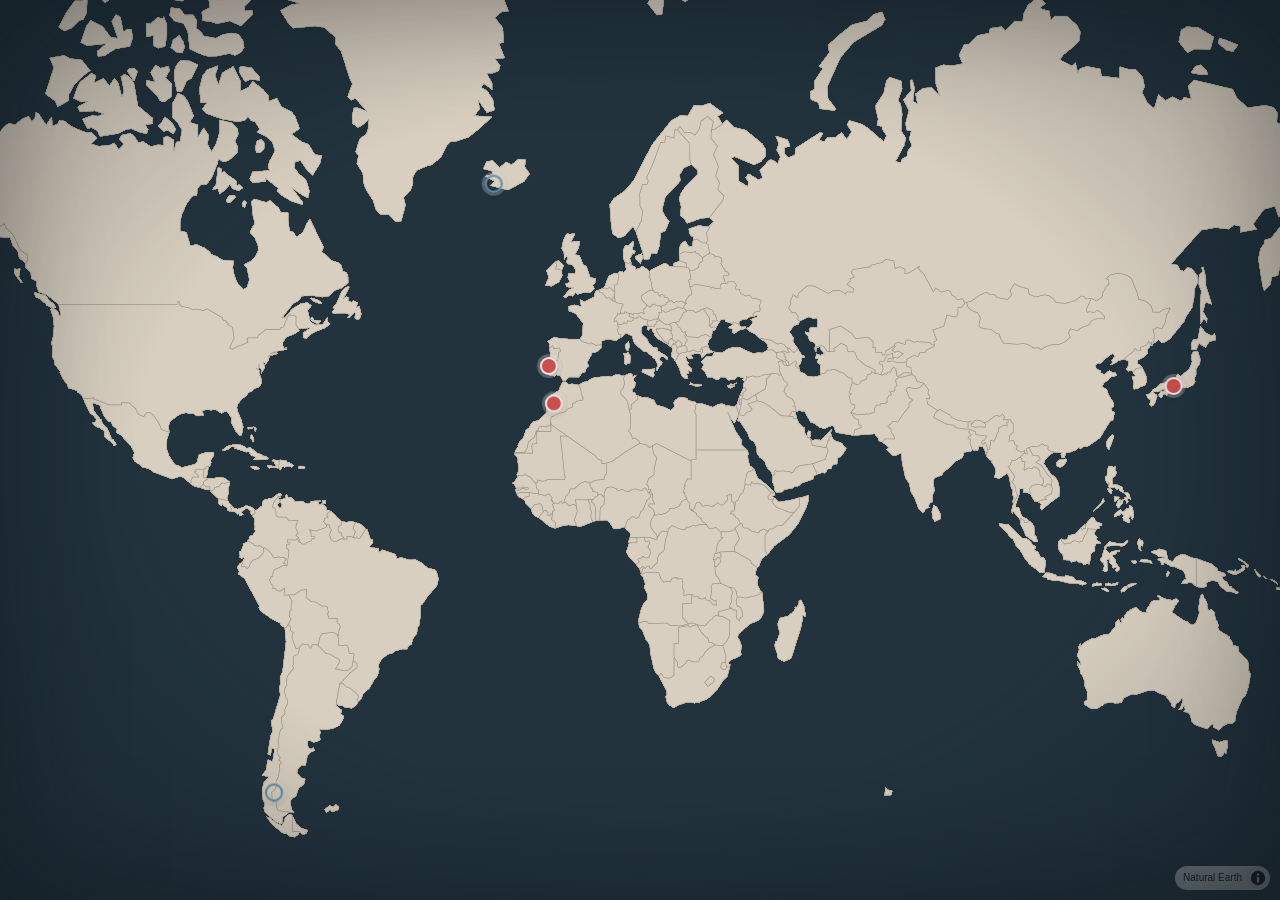
==== index.html @ 61f14fc2 "Build v0.1: ambient map + Ken Burns slideshow loop Static web app per CLAUDE.md scope — no build ste" ====
<!DOCTYPE html>
<html lang="en">
<head>
  <meta charset="utf-8" />
  <meta name="viewport" content="width=device-width, initial-scale=1" />
  <title>O-Frame</title>
  <link rel="icon" href="data:," />
  <link rel="stylesheet" href="vendor/maplibre-gl.css" />
  <link rel="stylesheet" href="css/style.css" />
</head>
<body>
  <div id="map"></div>
  <div id="vignette"></div>
  <div id="slideshow">
    <div class="slide" id="slide-a"><img alt="" /></div>
    <div class="slide" id="slide-b"><img alt="" /></div>
  </div>
  <div id="caption">
    <div class="trip-name"></div>
    <div class="trip-meta"></div>
  </div>
  <div id="toast"></div>

  <!-- Everything loads as plain scripts so file:// works with zero build step -->
  <script src="vendor/maplibre-gl.js"></script>
  <script src="js/config.js"></script>
  <script src="js/trips.js"></script>
  <script src="data/world-geo.js"></script>
  <script src="js/app.js"></script>
</body>
</html>
---- vendor/maplibre-gl.css ----
.maplibregl-map{font:12px/20px Helvetica Neue,Arial,Helvetica,sans-serif;overflow:hidden;position:relative;-webkit-tap-highlight-color:rgb(0 0 0/0)}.maplibregl-canvas{left:0;position:absolute;top:0}.maplibregl-map:fullscreen{height:100%;width:100%}.maplibregl-ctrl-group button.maplibregl-ctrl-compass{touch-action:none}.maplibregl-canvas-container.maplibregl-interactive,.maplibregl-ctrl-group button.maplibregl-ctrl-compass{cursor:grab;-webkit-user-select:none;-moz-user-select:none;user-select:none}.maplibregl-canvas-container.maplibregl-interactive.maplibregl-track-pointer{cursor:pointer}.maplibregl-canvas-container.maplibregl-interactive:active,.maplibregl-ctrl-group button.maplibregl-ctrl-compass:active{cursor:grabbing}.maplibregl-canvas-container.maplibregl-touch-zoom-rotate,.maplibregl-canvas-container.maplibregl-touch-zoom-rotate .maplibregl-canvas{touch-action:pan-x pan-y}.maplibregl-canvas-container.maplibregl-touch-drag-pan,.maplibregl-canvas-container.maplibregl-touch-drag-pan .maplibregl-canvas{touch-action:pinch-zoom}.maplibregl-canvas-container.maplibregl-touch-zoom-rotate.maplibregl-touch-drag-pan,.maplibregl-canvas-container.maplibregl-touch-zoom-rotate.maplibregl-touch-drag-pan .maplibregl-canvas{touch-action:none}.maplibregl-canvas-container.maplibregl-touch-drag-pan.maplibregl-cooperative-gestures,.maplibregl-canvas-container.maplibregl-touch-drag-pan.maplibregl-cooperative-gestures .maplibregl-canvas{touch-action:pan-x pan-y}.maplibregl-ctrl-bottom-left,.maplibregl-ctrl-bottom-right,.maplibregl-ctrl-top-left,.maplibregl-ctrl-top-right{pointer-events:none;position:absolute;z-index:2}.maplibregl-ctrl-top-left{left:0;top:0}.maplibregl-ctrl-top-right{right:0;top:0}.maplibregl-ctrl-bottom-left{bottom:0;left:0}.maplibregl-ctrl-bottom-right{bottom:0;right:0}.maplibregl-ctrl{clear:both;pointer-events:auto;transform:translate(0)}.maplibregl-ctrl-top-left .maplibregl-ctrl{float:left;margin:10px 0 0 10px}.maplibregl-ctrl-top-right .maplibregl-ctrl{float:right;margin:10px 10px 0 0}.maplibregl-ctrl-bottom-left .maplibregl-ctrl{float:left;margin:0 0 10px 10px}.maplibregl-ctrl-bottom-right .maplibregl-ctrl{float:right;margin:0 10px 10px 0}.maplibregl-ctrl-group{background:#fff;border-radius:4px}.maplibregl-ctrl-group:not(:empty){box-shadow:0 0 0 2px rgba(0,0,0,.1)}@media (forced-colors:active){.maplibregl-ctrl-group:not(:empty){box-shadow:0 0 0 2px ButtonText}}.maplibregl-ctrl-group button{background-color:transparent;border:0;box-sizing:border-box;cursor:pointer;display:block;height:29px;outline:none;padding:0;width:29px}.maplibregl-ctrl-group button+button{border-top:1px solid #ddd}.maplibregl-ctrl button .maplibregl-ctrl-icon{background-position:50%;background-repeat:no-repeat;display:block;height:100%;width:100%}@media (forced-colors:active){.maplibregl-ctrl-icon{background-color:transparent}.maplibregl-ctrl-group button+button{border-top:1px solid ButtonText}}.maplibregl-ctrl button::-moz-focus-inner{border:0;padding:0}.maplibregl-ctrl-attrib-button:focus,.maplibregl-ctrl-group button:focus{box-shadow:0 0 2px 2px #0096ff}.maplibregl-ctrl button:disabled{cursor:not-allowed}.maplibregl-ctrl button:disabled .maplibregl-ctrl-icon{opacity:.25}.maplibregl-ctrl button:not(:disabled):hover{background-color:rgb(0 0 0/5%)}.maplibregl-ctrl-group button:focus:focus-visible{box-shadow:0 0 2px 2px #0096ff}.maplibregl-ctrl-group button:focus:not(:focus-visible){box-shadow:none}.maplibregl-ctrl-group button:focus:first-child{border-radius:4px 4px 0 0}.maplibregl-ctrl-group button:focus:last-child{border-radius:0 0 4px 4px}.maplibregl-ctrl-group button:focus:only-child{border-radius:inherit}.maplibregl-ctrl button.maplibregl-ctrl-zoom-out .maplibregl-ctrl-icon{background-image:url("data:image/svg+xml;charset=utf-8,%3Csvg xmlns='http://www.w3.org/2000/svg' width='29' height='29' fill='%23333' viewBox='0 0 29 29'%3E%3Cpath d='M10 13c-.75 0-1.5.75-1.5 1.5S9.25 16 10 16h9c.75 0 1.5-.75 1.5-1.5S19.75 13 19 13z'/%3E%3C/svg%3E")}.maplibregl-ctrl button.maplibregl-ctrl-zoom-in .maplibregl-ctrl-icon{background-image:url("data:image/svg+xml;charset=utf-8,%3Csvg xmlns='http://www.w3.org/2000/svg' width='29' height='29' fill='%23333' viewBox='0 0 29 29'%3E%3Cpath d='M14.5 8.5c-.75 0-1.5.75-1.5 1.5v3h-3c-.75 0-1.5.75-1.5 1.5S9.25 16 10 16h3v3c0 .75.75 1.5 1.5 1.5S16 19.75 16 19v-3h3c.75 0 1.5-.75 1.5-1.5S19.75 13 19 13h-3v-3c0-.75-.75-1.5-1.5-1.5'/%3E%3C/svg%3E")}@media (forced-colors:active){.maplibregl-ctrl button.maplibregl-ctrl-zoom-out .maplibregl-ctrl-icon{background-image:url("data:image/svg+xml;charset=utf-8,%3Csvg xmlns='http://www.w3.org/2000/svg' width='29' height='29' fill='%23fff' viewBox='0 0 29 29'%3E%3Cpath d='M10 13c-.75 0-1.5.75-1.5 1.5S9.25 16 10 16h9c.75 0 1.5-.75 1.5-1.5S19.75 13 19 13z'/%3E%3C/svg%3E")}.maplibregl-ctrl button.maplibregl-ctrl-zoom-in .maplibregl-ctrl-icon{background-image:url("data:image/svg+xml;charset=utf-8,%3Csvg xmlns='http://www.w3.org/2000/svg' width='29' height='29' fill='%23fff' viewBox='0 0 29 29'%3E%3Cpath d='M14.5 8.5c-.75 0-1.5.75-1.5 1.5v3h-3c-.75 0-1.5.75-1.5 1.5S9.25 16 10 16h3v3c0 .75.75 1.5 1.5 1.5S16 19.75 16 19v-3h3c.75 0 1.5-.75 1.5-1.5S19.75 13 19 13h-3v-3c0-.75-.75-1.5-1.5-1.5'/%3E%3C/svg%3E")}}@media (forced-colors:active) and (prefers-color-scheme:light){.maplibregl-ctrl button.maplibregl-ctrl-zoom-out .maplibregl-ctrl-icon{background-image:url("data:image/svg+xml;charset=utf-8,%3Csvg xmlns='http://www.w3.org/2000/svg' width='29' height='29' viewBox='0 0 29 29'%3E%3Cpath d='M10 13c-.75 0-1.5.75-1.5 1.5S9.25 16 10 16h9c.75 0 1.5-.75 1.5-1.5S19.75 13 19 13z'/%3E%3C/svg%3E")}.maplibregl-ctrl button.maplibregl-ctrl-zoom-in .maplibregl-ctrl-icon{background-image:url("data:image/svg+xml;charset=utf-8,%3Csvg xmlns='http://www.w3.org/2000/svg' width='29' height='29' viewBox='0 0 29 29'%3E%3Cpath d='M14.5 8.5c-.75 0-1.5.75-1.5 1.5v3h-3c-.75 0-1.5.75-1.5 1.5S9.25 16 10 16h3v3c0 .75.75 1.5 1.5 1.5S16 19.75 16 19v-3h3c.75 0 1.5-.75 1.5-1.5S19.75 13 19 13h-3v-3c0-.75-.75-1.5-1.5-1.5'/%3E%3C/svg%3E")}}.maplibregl-ctrl button.maplibregl-ctrl-fullscreen .maplibregl-ctrl-icon{background-image:url("data:image/svg+xml;charset=utf-8,%3Csvg xmlns='http://www.w3.org/2000/svg' width='29' height='29' fill='%23333' viewBox='0 0 29 29'%3E%3Cpath d='M24 16v5.5c0 1.75-.75 2.5-2.5 2.5H16v-1l3-1.5-4-5.5 1-1 5.5 4 1.5-3zM6 16l1.5 3 5.5-4 1 1-4 5.5 3 1.5v1H7.5C5.75 24 5 23.25 5 21.5V16zm7-11v1l-3 1.5 4 5.5-1 1-5.5-4L6 13H5V7.5C5 5.75 5.75 5 7.5 5zm11 2.5c0-1.75-.75-2.5-2.5-2.5H16v1l3 1.5-4 5.5 1 1 5.5-4 1.5 3h1z'/%3E%3C/svg%3E")}.maplibregl-ctrl button.maplibregl-ctrl-shrink .maplibregl-ctrl-icon{background-image:url("data:image/svg+xml;charset=utf-8,%3Csvg xmlns='http://www.w3.org/2000/svg' width='29' height='29' viewBox='0 0 29 29'%3E%3Cpath d='M18.5 16c-1.75 0-2.5.75-2.5 2.5V24h1l1.5-3 5.5 4 1-1-4-5.5 3-1.5v-1zM13 18.5c0-1.75-.75-2.5-2.5-2.5H5v1l3 1.5L4 24l1 1 5.5-4 1.5 3h1zm3-8c0 1.75.75 2.5 2.5 2.5H24v-1l-3-1.5L25 5l-1-1-5.5 4L17 5h-1zM10.5 13c1.75 0 2.5-.75 2.5-2.5V5h-1l-1.5 3L5 4 4 5l4 5.5L5 12v1z'/%3E%3C/svg%3E")}@media (forced-colors:active){.maplibregl-ctrl button.maplibregl-ctrl-fullscreen .maplibregl-ctrl-icon{background-image:url("data:image/svg+xml;charset=utf-8,%3Csvg xmlns='http://www.w3.org/2000/svg' width='29' height='29' fill='%23fff' viewBox='0 0 29 29'%3E%3Cpath d='M24 16v5.5c0 1.75-.75 2.5-2.5 2.5H16v-1l3-1.5-4-5.5 1-1 5.5 4 1.5-3zM6 16l1.5 3 5.5-4 1 1-4 5.5 3 1.5v1H7.5C5.75 24 5 23.25 5 21.5V16zm7-11v1l-3 1.5 4 5.5-1 1-5.5-4L6 13H5V7.5C5 5.75 5.75 5 7.5 5zm11 2.5c0-1.75-.75-2.5-2.5-2.5H16v1l3 1.5-4 5.5 1 1 5.5-4 1.5 3h1z'/%3E%3C/svg%3E")}.maplibregl-ctrl button.maplibregl-ctrl-shrink .maplibregl-ctrl-icon{background-image:url("data:image/svg+xml;charset=utf-8,%3Csvg xmlns='http://www.w3.org/2000/svg' width='29' height='29' fill='%23fff' viewBox='0 0 29 29'%3E%3Cpath d='M18.5 16c-1.75 0-2.5.75-2.5 2.5V24h1l1.5-3 5.5 4 1-1-4-5.5 3-1.5v-1zM13 18.5c0-1.75-.75-2.5-2.5-2.5H5v1l3 1.5L4 24l1 1 5.5-4 1.5 3h1zm3-8c0 1.75.75 2.5 2.5 2.5H24v-1l-3-1.5L25 5l-1-1-5.5 4L17 5h-1zM10.5 13c1.75 0 2.5-.75 2.5-2.5V5h-1l-1.5 3L5 4 4 5l4 5.5L5 12v1z'/%3E%3C/svg%3E")}}@media (forced-colors:active) and (prefers-color-scheme:light){.maplibregl-ctrl button.maplibregl-ctrl-fullscreen .maplibregl-ctrl-icon{background-image:url("data:image/svg+xml;charset=utf-8,%3Csvg xmlns='http://www.w3.org/2000/svg' width='29' height='29' viewBox='0 0 29 29'%3E%3Cpath d='M24 16v5.5c0 1.75-.75 2.5-2.5 2.5H16v-1l3-1.5-4-5.5 1-1 5.5 4 1.5-3zM6 16l1.5 3 5.5-4 1 1-4 5.5 3 1.5v1H7.5C5.75 24 5 23.25 5 21.5V16zm7-11v1l-3 1.5 4 5.5-1 1-5.5-4L6 13H5V7.5C5 5.75 5.75 5 7.5 5zm11 2.5c0-1.75-.75-2.5-2.5-2.5H16v1l3 1.5-4 5.5 1 1 5.5-4 1.5 3h1z'/%3E%3C/svg%3E")}.maplibregl-ctrl button.maplibregl-ctrl-shrink .maplibregl-ctrl-icon{background-image:url("data:image/svg+xml;charset=utf-8,%3Csvg xmlns='http://www.w3.org/2000/svg' width='29' height='29' viewBox='0 0 29 29'%3E%3Cpath d='M18.5 16c-1.75 0-2.5.75-2.5 2.5V24h1l1.5-3 5.5 4 1-1-4-5.5 3-1.5v-1zM13 18.5c0-1.75-.75-2.5-2.5-2.5H5v1l3 1.5L4 24l1 1 5.5-4 1.5 3h1zm3-8c0 1.75.75 2.5 2.5 2.5H24v-1l-3-1.5L25 5l-1-1-5.5 4L17 5h-1zM10.5 13c1.75 0 2.5-.75 2.5-2.5V5h-1l-1.5 3L5 4 4 5l4 5.5L5 12v1z'/%3E%3C/svg%3E")}}.maplibregl-ctrl button.maplibregl-ctrl-compass .maplibregl-ctrl-icon{background-image:url("data:image/svg+xml;charset=utf-8,%3Csvg xmlns='http://www.w3.org/2000/svg' width='29' height='29' fill='%23333' viewBox='0 0 29 29'%3E%3Cpath d='m10.5 14 4-8 4 8z'/%3E%3Cpath fill='%23ccc' d='m10.5 16 4 8 4-8z'/%3E%3C/svg%3E")}@media (forced-colors:active){.maplibregl-ctrl button.maplibregl-ctrl-compass .maplibregl-ctrl-icon{background-image:url("data:image/svg+xml;charset=utf-8,%3Csvg xmlns='http://www.w3.org/2000/svg' width='29' height='29' fill='%23fff' viewBox='0 0 29 29'%3E%3Cpath d='m10.5 14 4-8 4 8z'/%3E%3Cpath fill='%23ccc' d='m10.5 16 4 8 4-8z'/%3E%3C/svg%3E")}}@media (forced-colors:active) and (prefers-color-scheme:light){.maplibregl-ctrl button.maplibregl-ctrl-compass .maplibregl-ctrl-icon{background-image:url("data:image/svg+xml;charset=utf-8,%3Csvg xmlns='http://www.w3.org/2000/svg' width='29' height='29' viewBox='0 0 29 29'%3E%3Cpath d='m10.5 14 4-8 4 8z'/%3E%3Cpath fill='%23ccc' d='m10.5 16 4 8 4-8z'/%3E%3C/svg%3E")}}.maplibregl-ctrl button.maplibregl-ctrl-terrain .maplibregl-ctrl-icon{background-image:url("data:image/svg+xml;charset=utf-8,%3Csvg xmlns='http://www.w3.org/2000/svg' width='22' height='22' fill='%23333' viewBox='0 0 22 22'%3E%3Cpath d='m1.754 13.406 4.453-4.851 3.09 3.09 3.281 3.277.969-.969-3.309-3.312 3.844-4.121 6.148 6.886h1.082v-.855l-7.207-8.07-4.84 5.187L6.169 6.57l-5.48 5.965v.871ZM.688 16.844h20.625v1.375H.688Zm0 0'/%3E%3C/svg%3E")}.maplibregl-ctrl button.maplibregl-ctrl-terrain-enabled .maplibregl-ctrl-icon{background-image:url("data:image/svg+xml;charset=utf-8,%3Csvg xmlns='http://www.w3.org/2000/svg' width='22' height='22' fill='%2333b5e5' viewBox='0 0 22 22'%3E%3Cpath d='m1.754 13.406 4.453-4.851 3.09 3.09 3.281 3.277.969-.969-3.309-3.312 3.844-4.121 6.148 6.886h1.082v-.855l-7.207-8.07-4.84 5.187L6.169 6.57l-5.48 5.965v.871ZM.688 16.844h20.625v1.375H.688Zm0 0'/%3E%3C/svg%3E")}.maplibregl-ctrl button.maplibregl-ctrl-geolocate .maplibregl-ctrl-icon{background-image:url("data:image/svg+xml;charset=utf-8,%3Csvg xmlns='http://www.w3.org/2000/svg' width='29' height='29' fill='%23333' viewBox='0 0 20 20'%3E%3Cpath d='M10 4C9 4 9 5 9 5v.1A5 5 0 0 0 5.1 9H5s-1 0-1 1 1 1 1 1h.1A5 5 0 0 0 9 14.9v.1s0 1 1 1 1-1 1-1v-.1a5 5 0 0 0 3.9-3.9h.1s1 0 1-1-1-1-1-1h-.1A5 5 0 0 0 11 5.1V5s0-1-1-1m0 2.5a3.5 3.5 0 1 1 0 7 3.5 3.5 0 1 1 0-7'/%3E%3Ccircle cx='10' cy='10' r='2'/%3E%3C/svg%3E")}.maplibregl-ctrl button.maplibregl-ctrl-geolocate:disabled .maplibregl-ctrl-icon{background-image:url("data:image/svg+xml;charset=utf-8,%3Csvg xmlns='http://www.w3.org/2000/svg' width='29' height='29' fill='%23aaa' viewBox='0 0 20 20'%3E%3Cpath d='M10 4C9 4 9 5 9 5v.1A5 5 0 0 0 5.1 9H5s-1 0-1 1 1 1 1 1h.1A5 5 0 0 0 9 14.9v.1s0 1 1 1 1-1 1-1v-.1a5 5 0 0 0 3.9-3.9h.1s1 0 1-1-1-1-1-1h-.1A5 5 0 0 0 11 5.1V5s0-1-1-1m0 2.5a3.5 3.5 0 1 1 0 7 3.5 3.5 0 1 1 0-7'/%3E%3Ccircle cx='10' cy='10' r='2'/%3E%3Cpath fill='red' d='m14 5 1 1-9 9-1-1z'/%3E%3C/svg%3E")}.maplibregl-ctrl button.maplibregl-ctrl-geolocate.maplibregl-ctrl-geolocate-active .maplibregl-ctrl-icon{background-image:url("data:image/svg+xml;charset=utf-8,%3Csvg xmlns='http://www.w3.org/2000/svg' width='29' height='29' fill='%2333b5e5' viewBox='0 0 20 20'%3E%3Cpath d='M10 4C9 4 9 5 9 5v.1A5 5 0 0 0 5.1 9H5s-1 0-1 1 1 1 1 1h.1A5 5 0 0 0 9 14.9v.1s0 1 1 1 1-1 1-1v-.1a5 5 0 0 0 3.9-3.9h.1s1 0 1-1-1-1-1-1h-.1A5 5 0 0 0 11 5.1V5s0-1-1-1m0 2.5a3.5 3.5 0 1 1 0 7 3.5 3.5 0 1 1 0-7'/%3E%3Ccircle cx='10' cy='10' r='2'/%3E%3C/svg%3E")}.maplibregl-ctrl button.maplibregl-ctrl-geolocate.maplibregl-ctrl-geolocate-active-error .maplibregl-ctrl-icon{background-image:url("data:image/svg+xml;charset=utf-8,%3Csvg xmlns='http://www.w3.org/2000/svg' width='29' height='29' fill='%23e58978' viewBox='0 0 20 20'%3E%3Cpath d='M10 4C9 4 9 5 9 5v.1A5 5 0 0 0 5.1 9H5s-1 0-1 1 1 1 1 1h.1A5 5 0 0 0 9 14.9v.1s0 1 1 1 1-1 1-1v-.1a5 5 0 0 0 3.9-3.9h.1s1 0 1-1-1-1-1-1h-.1A5 5 0 0 0 11 5.1V5s0-1-1-1m0 2.5a3.5 3.5 0 1 1 0 7 3.5 3.5 0 1 1 0-7'/%3E%3Ccircle cx='10' cy='10' r='2'/%3E%3C/svg%3E")}.maplibregl-ctrl button.maplibregl-ctrl-geolocate.maplibregl-ctrl-geolocate-background .maplibregl-ctrl-icon{background-image:url("data:image/svg+xml;charset=utf-8,%3Csvg xmlns='http://www.w3.org/2000/svg' width='29' height='29' fill='%2333b5e5' viewBox='0 0 20 20'%3E%3Cpath d='M10 4C9 4 9 5 9 5v.1A5 5 0 0 0 5.1 9H5s-1 0-1 1 1 1 1 1h.1A5 5 0 0 0 9 14.9v.1s0 1 1 1 1-1 1-1v-.1a5 5 0 0 0 3.9-3.9h.1s1 0 1-1-1-1-1-1h-.1A5 5 0 0 0 11 5.1V5s0-1-1-1m0 2.5a3.5 3.5 0 1 1 0 7 3.5 3.5 0 1 1 0-7'/%3E%3C/svg%3E")}.maplibregl-ctrl button.maplibregl-ctrl-geolocate.maplibregl-ctrl-geolocate-background-error .maplibregl-ctrl-icon{background-image:url("data:image/svg+xml;charset=utf-8,%3Csvg xmlns='http://www.w3.org/2000/svg' width='29' height='29' fill='%23e54e33' viewBox='0 0 20 20'%3E%3Cpath d='M10 4C9 4 9 5 9 5v.1A5 5 0 0 0 5.1 9H5s-1 0-1 1 1 1 1 1h.1A5 5 0 0 0 9 14.9v.1s0 1 1 1 1-1 1-1v-.1a5 5 0 0 0 3.9-3.9h.1s1 0 1-1-1-1-1-1h-.1A5 5 0 0 0 11 5.1V5s0-1-1-1m0 2.5a3.5 3.5 0 1 1 0 7 3.5 3.5 0 1 1 0-7'/%3E%3C/svg%3E")}.maplibregl-ctrl button.maplibregl-ctrl-geolocate.maplibregl-ctrl-geolocate-waiting .maplibregl-ctrl-icon{animation:maplibregl-spin 2s linear infinite}@media (forced-colors:active){.maplibregl-ctrl button.maplibregl-ctrl-geolocate .maplibregl-ctrl-icon{background-image:url("data:image/svg+xml;charset=utf-8,%3Csvg xmlns='http://www.w3.org/2000/svg' width='29' height='29' fill='%23fff' viewBox='0 0 20 20'%3E%3Cpath d='M10 4C9 4 9 5 9 5v.1A5 5 0 0 0 5.1 9H5s-1 0-1 1 1 1 1 1h.1A5 5 0 0 0 9 14.9v.1s0 1 1 1 1-1 1-1v-.1a5 5 0 0 0 3.9-3.9h.1s1 0 1-1-1-1-1-1h-.1A5 5 0 0 0 11 5.1V5s0-1-1-1m0 2.5a3.5 3.5 0 1 1 0 7 3.5 3.5 0 1 1 0-7'/%3E%3Ccircle cx='10' cy='10' r='2'/%3E%3C/svg%3E")}.maplibregl-ctrl button.maplibregl-ctrl-geolocate:disabled .maplibregl-ctrl-icon{background-image:url("data:image/svg+xml;charset=utf-8,%3Csvg xmlns='http://www.w3.org/2000/svg' width='29' height='29' fill='%23999' viewBox='0 0 20 20'%3E%3Cpath d='M10 4C9 4 9 5 9 5v.1A5 5 0 0 0 5.1 9H5s-1 0-1 1 1 1 1 1h.1A5 5 0 0 0 9 14.9v.1s0 1 1 1 1-1 1-1v-.1a5 5 0 0 0 3.9-3.9h.1s1 0 1-1-1-1-1-1h-.1A5 5 0 0 0 11 5.1V5s0-1-1-1m0 2.5a3.5 3.5 0 1 1 0 7 3.5 3.5 0 1 1 0-7'/%3E%3Ccircle cx='10' cy='10' r='2'/%3E%3Cpath fill='red' d='m14 5 1 1-9 9-1-1z'/%3E%3C/svg%3E")}.maplibregl-ctrl button.maplibregl-ctrl-geolocate.maplibregl-ctrl-geolocate-active .maplibregl-ctrl-icon{background-image:url("data:image/svg+xml;charset=utf-8,%3Csvg xmlns='http://www.w3.org/2000/svg' width='29' height='29' fill='%2333b5e5' viewBox='0 0 20 20'%3E%3Cpath d='M10 4C9 4 9 5 9 5v.1A5 5 0 0 0 5.1 9H5s-1 0-1 1 1 1 1 1h.1A5 5 0 0 0 9 14.9v.1s0 1 1 1 1-1 1-1v-.1a5 5 0 0 0 3.9-3.9h.1s1 0 1-1-1-1-1-1h-.1A5 5 0 0 0 11 5.1V5s0-1-1-1m0 2.5a3.5 3.5 0 1 1 0 7 3.5 3.5 0 1 1 0-7'/%3E%3Ccircle cx='10' cy='10' r='2'/%3E%3C/svg%3E")}.maplibregl-ctrl button.maplibregl-ctrl-geolocate.maplibregl-ctrl-geolocate-active-error .maplibregl-ctrl-icon{background-image:url("data:image/svg+xml;charset=utf-8,%3Csvg xmlns='http://www.w3.org/2000/svg' width='29' height='29' fill='%23e58978' viewBox='0 0 20 20'%3E%3Cpath d='M10 4C9 4 9 5 9 5v.1A5 5 0 0 0 5.1 9H5s-1 0-1 1 1 1 1 1h.1A5 5 0 0 0 9 14.9v.1s0 1 1 1 1-1 1-1v-.1a5 5 0 0 0 3.9-3.9h.1s1 0 1-1-1-1-1-1h-.1A5 5 0 0 0 11 5.1V5s0-1-1-1m0 2.5a3.5 3.5 0 1 1 0 7 3.5 3.5 0 1 1 0-7'/%3E%3Ccircle cx='10' cy='10' r='2'/%3E%3C/svg%3E")}.maplibregl-ctrl button.maplibregl-ctrl-geolocate.maplibregl-ctrl-geolocate-background .maplibregl-ctrl-icon{background-image:url("data:image/svg+xml;charset=utf-8,%3Csvg xmlns='http://www.w3.org/2000/svg' width='29' height='29' fill='%2333b5e5' viewBox='0 0 20 20'%3E%3Cpath d='M10 4C9 4 9 5 9 5v.1A5 5 0 0 0 5.1 9H5s-1 0-1 1 1 1 1 1h.1A5 5 0 0 0 9 14.9v.1s0 1 1 1 1-1 1-1v-.1a5 5 0 0 0 3.9-3.9h.1s1 0 1-1-1-1-1-1h-.1A5 5 0 0 0 11 5.1V5s0-1-1-1m0 2.5a3.5 3.5 0 1 1 0 7 3.5 3.5 0 1 1 0-7'/%3E%3C/svg%3E")}.maplibregl-ctrl button.maplibregl-ctrl-geolocate.maplibregl-ctrl-geolocate-background-error .maplibregl-ctrl-icon{background-image:url("data:image/svg+xml;charset=utf-8,%3Csvg xmlns='http://www.w3.org/2000/svg' width='29' height='29' fill='%23e54e33' viewBox='0 0 20 20'%3E%3Cpath d='M10 4C9 4 9 5 9 5v.1A5 5 0 0 0 5.1 9H5s-1 0-1 1 1 1 1 1h.1A5 5 0 0 0 9 14.9v.1s0 1 1 1 1-1 1-1v-.1a5 5 0 0 0 3.9-3.9h.1s1 0 1-1-1-1-1-1h-.1A5 5 0 0 0 11 5.1V5s0-1-1-1m0 2.5a3.5 3.5 0 1 1 0 7 3.5 3.5 0 1 1 0-7'/%3E%3C/svg%3E")}}@media (forced-colors:active) and (prefers-color-scheme:light){.maplibregl-ctrl button.maplibregl-ctrl-geolocate .maplibregl-ctrl-icon{background-image:url("data:image/svg+xml;charset=utf-8,%3Csvg xmlns='http://www.w3.org/2000/svg' width='29' height='29' viewBox='0 0 20 20'%3E%3Cpath d='M10 4C9 4 9 5 9 5v.1A5 5 0 0 0 5.1 9H5s-1 0-1 1 1 1 1 1h.1A5 5 0 0 0 9 14.9v.1s0 1 1 1 1-1 1-1v-.1a5 5 0 0 0 3.9-3.9h.1s1 0 1-1-1-1-1-1h-.1A5 5 0 0 0 11 5.1V5s0-1-1-1m0 2.5a3.5 3.5 0 1 1 0 7 3.5 3.5 0 1 1 0-7'/%3E%3Ccircle cx='10' cy='10' r='2'/%3E%3C/svg%3E")}.maplibregl-ctrl button.maplibregl-ctrl-geolocate:disabled .maplibregl-ctrl-icon{background-image:url("data:image/svg+xml;charset=utf-8,%3Csvg xmlns='http://www.w3.org/2000/svg' width='29' height='29' fill='%23666' viewBox='0 0 20 20'%3E%3Cpath d='M10 4C9 4 9 5 9 5v.1A5 5 0 0 0 5.1 9H5s-1 0-1 1 1 1 1 1h.1A5 5 0 0 0 9 14.9v.1s0 1 1 1 1-1 1-1v-.1a5 5 0 0 0 3.9-3.9h.1s1 0 1-1-1-1-1-1h-.1A5 5 0 0 0 11 5.1V5s0-1-1-1m0 2.5a3.5 3.5 0 1 1 0 7 3.5 3.5 0 1 1 0-7'/%3E%3Ccircle cx='10' cy='10' r='2'/%3E%3Cpath fill='red' d='m14 5 1 1-9 9-1-1z'/%3E%3C/svg%3E")}}@keyframes maplibregl-spin{0%{transform:rotate(0deg)}to{transform:rotate(1turn)}}a.maplibregl-ctrl-logo{background-image:url("data:image/svg+xml;charset=utf-8,%3Csvg xmlns='http://www.w3.org/2000/svg' width='88' height='23' fill='none'%3E%3Cpath fill='%23000' fill-opacity='.4' fill-rule='evenodd' d='M17.408 16.796h-1.827l2.501-12.095h.198l3.324 6.533.988 2.19.988-2.19 3.258-6.533h.181l2.6 12.095h-1.81l-1.218-5.644-.362-1.71-.658 1.71-2.929 5.644h-.098l-2.914-5.644-.757-1.71-.345 1.71zm1.958-3.42-.726 3.663a1.255 1.255 0 0 1-1.232 1.011h-1.827a1.255 1.255 0 0 1-1.229-1.509l2.501-12.095a1.255 1.255 0 0 1 1.23-1.001h.197a1.25 1.25 0 0 1 1.12.685l3.19 6.273 3.125-6.263a1.25 1.25 0 0 1 1.123-.695h.181a1.255 1.255 0 0 1 1.227.991l1.443 6.71a5 5 0 0 1 .314-.787l.009-.016a4.6 4.6 0 0 1 1.777-1.887c.782-.46 1.668-.667 2.611-.667a4.6 4.6 0 0 1 1.7.32l.306.134c.21-.16.474-.256.759-.256h1.694a1.255 1.255 0 0 1 1.212.925 1.255 1.255 0 0 1 1.212-.925h1.711c.284 0 .545.094.755.252.613-.3 1.312-.45 2.075-.45 1.356 0 2.557.445 3.482 1.4q.47.48.763 1.064V4.701a1.255 1.255 0 0 1 1.255-1.255h1.86A1.255 1.255 0 0 1 54.44 4.7v9.194h2.217c.19 0 .37.043.532.118v-4.77c0-.356.147-.678.385-.906a2.42 2.42 0 0 1-.682-1.71c0-.665.267-1.253.735-1.7a2.45 2.45 0 0 1 1.722-.674 2.43 2.43 0 0 1 1.705.675q.318.302.504.683V4.7a1.255 1.255 0 0 1 1.255-1.255h1.744A1.255 1.255 0 0 1 65.812 4.7v3.335a4.8 4.8 0 0 1 1.526-.246c.938 0 1.817.214 2.59.69a4.47 4.47 0 0 1 1.67 1.743v-.98a1.255 1.255 0 0 1 1.256-1.256h1.777c.233 0 .451.064.639.174a3.4 3.4 0 0 1 1.567-.372c.346 0 .861.02 1.285.232a1.25 1.25 0 0 1 .689 1.004 4.7 4.7 0 0 1 .853-.588c.795-.44 1.675-.647 2.61-.647 1.385 0 2.65.39 3.525 1.396.836.938 1.168 2.173 1.168 3.528q-.001.515-.056 1.051a1.255 1.255 0 0 1-.947 1.09l.408.952a1.255 1.255 0 0 1-.477 1.552c-.418.268-.92.463-1.458.612-.613.171-1.304.244-2.049.244-1.06 0-2.043-.207-2.886-.698l-.015-.008c-.798-.48-1.419-1.135-1.818-1.963l-.004-.008a5.8 5.8 0 0 1-.548-2.512q0-.429.053-.843a1.3 1.3 0 0 1-.333-.086l-.166-.004c-.223 0-.426.062-.643.228-.03.024-.142.139-.142.59v3.883a1.255 1.255 0 0 1-1.256 1.256h-1.777a1.255 1.255 0 0 1-1.256-1.256V15.69l-.032.057a4.8 4.8 0 0 1-1.86 1.833 5.04 5.04 0 0 1-2.484.634 4.5 4.5 0 0 1-1.935-.424 1.25 1.25 0 0 1-.764.258h-1.71a1.255 1.255 0 0 1-1.256-1.255V7.687a2.4 2.4 0 0 1-.428.625c.253.23.412.561.412.93v7.553a1.255 1.255 0 0 1-1.256 1.255h-1.843a1.25 1.25 0 0 1-.894-.373c-.228.23-.544.373-.894.373H51.32a1.255 1.255 0 0 1-1.256-1.255v-1.251l-.061.117a4.7 4.7 0 0 1-1.782 1.884 4.77 4.77 0 0 1-2.485.67 5.6 5.6 0 0 1-1.485-.188l.009 2.764a1.255 1.255 0 0 1-1.255 1.259h-1.729a1.255 1.255 0 0 1-1.255-1.255v-3.537a1.255 1.255 0 0 1-1.167.793h-1.679a1.25 1.25 0 0 1-.77-.263 4.5 4.5 0 0 1-1.945.429c-.885 0-1.724-.21-2.495-.632l-.017-.01a5 5 0 0 1-1.081-.836 1.255 1.255 0 0 1-1.254 1.312h-1.81a1.255 1.255 0 0 1-1.228-.99l-.782-3.625-2.044 3.939a1.25 1.25 0 0 1-1.115.676h-.098a1.25 1.25 0 0 1-1.116-.68l-2.061-3.994zM35.92 16.63l.207-.114.223-.15q.493-.356.735-.785l.061-.118.033 1.332h1.678V9.242h-1.694l-.033 1.267q-.133-.329-.526-.658l-.032-.028a3.2 3.2 0 0 0-.668-.428l-.27-.12a3.3 3.3 0 0 0-1.235-.23q-1.136-.001-1.974.493a3.36 3.36 0 0 0-1.3 1.382q-.445.89-.444 2.074 0 1.2.51 2.107a3.8 3.8 0 0 0 1.382 1.381 3.9 3.9 0 0 0 1.893.477q.795 0 1.455-.33zm-2.789-5.38q-.576.675-.575 1.762 0 1.102.559 1.794.576.675 1.645.675a2.25 2.25 0 0 0 .934-.19 2.2 2.2 0 0 0 .468-.29l.178-.161a2.2 2.2 0 0 0 .397-.561q.244-.5.244-1.15v-.115q0-.708-.296-1.267l-.043-.077a2.2 2.2 0 0 0-.633-.709l-.13-.086-.047-.028a2.1 2.1 0 0 0-1.073-.285q-1.052 0-1.629.692zm2.316 2.706c.163-.17.28-.407.28-.83v-.114c0-.292-.06-.508-.15-.68a.96.96 0 0 0-.353-.389.85.85 0 0 0-.464-.127c-.4 0-.56.114-.664.239l-.01.012c-.148.174-.275.45-.275.945 0 .506.122.801.27.99.097.11.266.224.68.224.303 0 .504-.09.687-.269zm7.545 1.705a2.6 2.6 0 0 0 .331.423q.319.33.755.548l.173.074q.65.255 1.49.255 1.02 0 1.844-.493a3.45 3.45 0 0 0 1.316-1.4q.493-.904.493-2.089 0-1.909-.988-2.913-.988-1.02-2.584-1.02-.898 0-1.575.347a3 3 0 0 0-.415.262l-.199.166a3.4 3.4 0 0 0-.64.82V9.242h-1.712v11.553h1.729l-.017-5.134zm.53-1.138q.206.29.48.5l.155.11.053.034q.51.296 1.119.297 1.07 0 1.645-.675.577-.69.576-1.762 0-1.119-.576-1.777-.558-.675-1.645-.675-.435 0-.835.16a2 2 0 0 0-.284.136 2 2 0 0 0-.363.254 2.2 2.2 0 0 0-.46.569l-.082.162a2.6 2.6 0 0 0-.213 1.072v.115q0 .707.296 1.267l.135.211zm.964-.818a1.1 1.1 0 0 0 .367.385.94.94 0 0 0 .476.118c.423 0 .59-.117.687-.23.159-.194.28-.478.28-.95 0-.53-.133-.8-.266-.952l-.021-.025c-.078-.094-.231-.221-.68-.221a1 1 0 0 0-.503.135l-.012.007a.86.86 0 0 0-.335.343c-.073.133-.132.324-.132.614v.115a1.4 1.4 0 0 0 .14.66zm15.7-6.222q.347-.346.346-.856a1.05 1.05 0 0 0-.345-.79 1.18 1.18 0 0 0-.84-.329q-.51 0-.855.33a1.05 1.05 0 0 0-.346.79q0 .51.346.855.345.346.856.346.51 0 .839-.346zm4.337 9.314.033-1.332q.191.403.59.747l.098.081a4 4 0 0 0 .316.224l.223.122a3.2 3.2 0 0 0 1.44.322 3.8 3.8 0 0 0 1.875-.477 3.5 3.5 0 0 0 1.382-1.366q.527-.89.526-2.09 0-1.184-.444-2.073a3.24 3.24 0 0 0-1.283-1.399q-.823-.51-1.942-.51a3.5 3.5 0 0 0-1.527.344l-.086.043-.165.09a3 3 0 0 0-.33.214q-.432.315-.656.707a2 2 0 0 0-.099.198l.082-1.283V4.701h-1.744v12.095zm.473-2.509a2.5 2.5 0 0 0 .566.7q.117.098.245.18l.144.08a2.1 2.1 0 0 0 .975.232q1.07 0 1.645-.675.576-.69.576-1.778 0-1.102-.576-1.777-.56-.691-1.645-.692a2.2 2.2 0 0 0-1.015.235q-.22.113-.415.282l-.15.142a2.1 2.1 0 0 0-.42.594q-.223.479-.223 1.1v.115q0 .705.293 1.26zm2.616-.293c.157-.191.28-.479.28-.967 0-.51-.13-.79-.276-.961l-.021-.026c-.082-.1-.232-.225-.67-.225a.87.87 0 0 0-.681.279l-.012.011c-.154.155-.274.38-.274.807v.115c0 .285.057.499.144.669a1.1 1.1 0 0 0 .367.405c.137.082.28.123.455.123.423 0 .59-.118.686-.23zm8.266-3.013q.345-.13.724-.14l.069-.002q.493 0 .642.099l.247-1.794q-.196-.099-.717-.099a2.3 2.3 0 0 0-.545.063 2 2 0 0 0-.411.148 2.2 2.2 0 0 0-.4.249 2.5 2.5 0 0 0-.485.499 2.7 2.7 0 0 0-.32.581l-.05.137v-1.48h-1.778v7.553h1.777v-3.884q0-.546.159-.943a1.5 1.5 0 0 1 .466-.636 2.5 2.5 0 0 1 .399-.253 2 2 0 0 1 .224-.099zm9.784 2.656.05-.922q0-1.743-.856-2.698-.838-.97-2.584-.97-1.119-.001-2.007.493a3.46 3.46 0 0 0-1.4 1.382q-.493.906-.493 2.106 0 1.07.428 1.975.428.89 1.332 1.432.906.526 2.255.526.973 0 1.668-.185l.044-.012.135-.04q.613-.184.984-.421l-.542-1.267q-.3.162-.642.274l-.297.087q-.51.131-1.3.131-.954 0-1.497-.444a1.6 1.6 0 0 1-.192-.193q-.366-.44-.512-1.234l-.004-.021zm-5.427-1.256-.003.022h3.752v-.138q-.011-.727-.288-1.118a1 1 0 0 0-.156-.176q-.46-.428-1.316-.428-.986 0-1.494.604-.379.45-.494 1.234zm-27.053 2.77V4.7h-1.86v12.095h5.333V15.15zm7.103-5.908v7.553h-1.843V9.242h1.843z'/%3E%3Cpath fill='%23fff' d='m19.63 11.151-.757-1.71-.345 1.71-1.12 5.644h-1.827L18.083 4.7h.197l3.325 6.533.988 2.19.988-2.19L26.839 4.7h.181l2.6 12.095h-1.81l-1.218-5.644-.362-1.71-.658 1.71-2.93 5.644h-.098l-2.913-5.644zm14.836 5.81q-1.02 0-1.893-.478a3.8 3.8 0 0 1-1.381-1.382q-.51-.906-.51-2.106 0-1.185.444-2.074a3.36 3.36 0 0 1 1.3-1.382q.839-.494 1.974-.494a3.3 3.3 0 0 1 1.234.231 3.3 3.3 0 0 1 .97.575q.396.33.527.659l.033-1.267h1.694v7.553H37.18l-.033-1.332q-.279.593-1.02 1.053a3.17 3.17 0 0 1-1.662.444zm.296-1.482q.938 0 1.58-.642.642-.66.642-1.711v-.115q0-.708-.296-1.267a2.2 2.2 0 0 0-.807-.872 2.1 2.1 0 0 0-1.119-.313q-1.053 0-1.629.692-.575.675-.575 1.76 0 1.103.559 1.795.577.675 1.645.675zm6.521-6.237h1.711v1.4q.906-1.597 2.83-1.597 1.596 0 2.584 1.02.988 1.005.988 2.914 0 1.185-.493 2.09a3.46 3.46 0 0 1-1.316 1.399 3.5 3.5 0 0 1-1.844.493q-.954 0-1.662-.329a2.67 2.67 0 0 1-1.086-.97l.017 5.134h-1.728zm4.048 6.22q1.07 0 1.645-.674.577-.69.576-1.762 0-1.119-.576-1.777-.558-.675-1.645-.675-.592 0-1.12.296-.51.28-.822.823-.296.527-.296 1.234v.115q0 .708.296 1.267.313.543.823.855.51.296 1.119.297z'/%3E%3Cpath fill='%23e1e3e9' d='M51.325 4.7h1.86v10.45h3.473v1.646h-5.333zm7.12 4.542h1.843v7.553h-1.843zm.905-1.415a1.16 1.16 0 0 1-.856-.346 1.17 1.17 0 0 1-.346-.856 1.05 1.05 0 0 1 .346-.79q.346-.329.856-.329.494 0 .839.33a1.05 1.05 0 0 1 .345.79 1.16 1.16 0 0 1-.345.855q-.33.346-.84.346zm7.875 9.133a3.17 3.17 0 0 1-1.662-.444q-.723-.46-1.004-1.053l-.033 1.332h-1.71V4.701h1.743v4.657l-.082 1.283q.279-.658 1.086-1.119a3.5 3.5 0 0 1 1.778-.477q1.119 0 1.942.51a3.24 3.24 0 0 1 1.283 1.4q.445.888.444 2.072 0 1.201-.526 2.09a3.5 3.5 0 0 1-1.382 1.366 3.8 3.8 0 0 1-1.876.477zm-.296-1.481q1.069 0 1.645-.675.577-.69.577-1.778 0-1.102-.577-1.776-.56-.691-1.645-.692a2.12 2.12 0 0 0-1.58.659q-.642.641-.642 1.694v.115q0 .71.296 1.267a2.4 2.4 0 0 0 .807.872 2.1 2.1 0 0 0 1.119.313zm5.927-6.237h1.777v1.481q.263-.757.856-1.217a2.14 2.14 0 0 1 1.349-.46q.527 0 .724.098l-.247 1.794q-.149-.099-.642-.099-.774 0-1.416.494-.626.493-.626 1.58v3.883h-1.777V9.242zm9.534 7.718q-1.35 0-2.255-.526-.904-.543-1.332-1.432a4.6 4.6 0 0 1-.428-1.975q0-1.2.493-2.106a3.46 3.46 0 0 1 1.4-1.382q.889-.495 2.007-.494 1.744 0 2.584.97.855.956.856 2.7 0 .444-.05.92h-5.43q.18 1.005.708 1.45.542.443 1.497.443.79 0 1.3-.131a4 4 0 0 0 .938-.362l.542 1.267q-.411.263-1.119.46-.708.198-1.711.197zm1.596-4.558q.016-1.02-.444-1.432-.46-.428-1.316-.428-1.728 0-1.991 1.86z'/%3E%3Cpath d='M5.074 15.948a.484.657 0 0 0-.486.659v1.84a.484.657 0 0 0 .486.659h4.101a.484.657 0 0 0 .486-.659v-1.84a.484.657 0 0 0-.486-.659zm3.56 1.16H5.617v.838h3.017z' style='fill:%23fff;fill-rule:evenodd;stroke-width:1.03600001'/%3E%3Cg style='stroke-width:1.12603545'%3E%3Cpath d='M-9.408-1.416c-3.833-.025-7.056 2.912-7.08 6.615-.02 3.08 1.653 4.832 3.107 6.268.903.892 1.721 1.74 2.32 2.902l-.525-.004c-.543-.003-.992.304-1.24.639a1.87 1.87 0 0 0-.362 1.121l-.011 1.877c-.003.402.104.787.347 1.125.244.338.688.653 1.23.656l4.142.028c.542.003.99-.306 1.238-.641a1.87 1.87 0 0 0 .363-1.121l.012-1.875a1.87 1.87 0 0 0-.348-1.127c-.243-.338-.688-.653-1.23-.656l-.518-.004c.597-1.145 1.425-1.983 2.348-2.87 1.473-1.414 3.18-3.149 3.2-6.226-.016-3.59-2.923-6.684-6.993-6.707m-.006 1.1v.002c3.274.02 5.92 2.532 5.9 5.6-.017 2.706-1.39 4.026-2.863 5.44-1.034.994-2.118 2.033-2.814 3.633-.018.041-.052.055-.075.065q-.013.004-.02.01a.34.34 0 0 1-.226.084.34.34 0 0 1-.224-.086l-.092-.077c-.699-1.615-1.768-2.669-2.781-3.67-1.454-1.435-2.797-2.762-2.78-5.478.02-3.067 2.7-5.545 5.975-5.523m-.02 2.826c-1.62-.01-2.944 1.315-2.955 2.96-.01 1.646 1.295 2.988 2.916 2.999h.002c1.621.01 2.943-1.316 2.953-2.961.011-1.646-1.294-2.988-2.916-2.998m-.005 1.1c1.017.006 1.829.83 1.822 1.89s-.83 1.874-1.848 1.867c-1.018-.006-1.829-.83-1.822-1.89s.83-1.874 1.848-1.868m-2.155 11.857 4.14.025c.271.002.49.305.487.676l-.013 1.875c-.003.37-.224.67-.495.668l-4.14-.025c-.27-.002-.487-.306-.485-.676l.012-1.875c.003-.37.224-.67.494-.668' style='color:%23000;font-style:normal;font-variant:normal;font-weight:400;font-stretch:normal;font-size:medium;line-height:normal;font-family:sans-serif;font-variant-ligatures:normal;font-variant-position:normal;font-variant-caps:normal;font-variant-numeric:normal;font-variant-alternates:normal;font-feature-settings:normal;text-indent:0;text-align:start;text-decoration:none;text-decoration-line:none;text-decoration-style:solid;text-decoration-color:%23000;letter-spacing:normal;word-spacing:normal;text-transform:none;writing-mode:lr-tb;direction:ltr;text-orientation:mixed;dominant-baseline:auto;baseline-shift:baseline;text-anchor:start;white-space:normal;shape-padding:0;clip-rule:evenodd;display:inline;overflow:visible;visibility:visible;opacity:1;isolation:auto;mix-blend-mode:normal;color-interpolation:sRGB;color-interpolation-filters:linearRGB;solid-color:%23000;solid-opacity:1;vector-effect:none;fill:%23000;fill-opacity:.4;fill-rule:evenodd;stroke:none;stroke-width:2.47727823;stroke-linecap:butt;stroke-linejoin:miter;stroke-miterlimit:4;stroke-dasharray:none;stroke-dashoffset:0;stroke-opacity:1;color-rendering:auto;image-rendering:auto;shape-rendering:auto;text-rendering:auto' transform='translate(15.553 2.85)scale(.88807)'/%3E%3Cpath d='M-9.415-.316C-12.69-.338-15.37 2.14-15.39 5.207c-.017 2.716 1.326 4.041 2.78 5.477 1.013 1 2.081 2.055 2.78 3.67l.092.076a.34.34 0 0 0 .225.086.34.34 0 0 0 .227-.083l.019-.01c.022-.009.057-.024.074-.064.697-1.6 1.78-2.64 2.814-3.634 1.473-1.414 2.847-2.733 2.864-5.44.02-3.067-2.627-5.58-5.901-5.601m-.057 8.784c1.621.011 2.944-1.315 2.955-2.96.01-1.646-1.295-2.988-2.916-2.999-1.622-.01-2.945 1.315-2.955 2.96s1.295 2.989 2.916 3' style='clip-rule:evenodd;fill:%23e1e3e9;fill-opacity:1;fill-rule:evenodd;stroke:none;stroke-width:2.47727823;stroke-miterlimit:4;stroke-dasharray:none;stroke-opacity:.4' transform='translate(15.553 2.85)scale(.88807)'/%3E%3Cpath d='M-11.594 15.465c-.27-.002-.492.297-.494.668l-.012 1.876c-.003.371.214.673.485.675l4.14.027c.271.002.492-.298.495-.668l.012-1.877c.003-.37-.215-.672-.485-.674z' style='clip-rule:evenodd;fill:%23fff;fill-opacity:1;fill-rule:evenodd;stroke:none;stroke-width:2.47727823;stroke-miterlimit:4;stroke-dasharray:none;stroke-opacity:.4' transform='translate(15.553 2.85)scale(.88807)'/%3E%3C/g%3E%3C/svg%3E");background-repeat:no-repeat;cursor:pointer;display:block;height:23px;margin:0 0 -4px -4px;overflow:hidden;width:88px}a.maplibregl-ctrl-logo.maplibregl-compact{width:14px}@media (forced-colors:active){a.maplibregl-ctrl-logo{background-color:transparent;background-image:url("data:image/svg+xml;charset=utf-8,%3Csvg xmlns='http://www.w3.org/2000/svg' width='88' height='23' fill='none'%3E%3Cpath fill='%23000' fill-opacity='.4' fill-rule='evenodd' d='M17.408 16.796h-1.827l2.501-12.095h.198l3.324 6.533.988 2.19.988-2.19 3.258-6.533h.181l2.6 12.095h-1.81l-1.218-5.644-.362-1.71-.658 1.71-2.929 5.644h-.098l-2.914-5.644-.757-1.71-.345 1.71zm1.958-3.42-.726 3.663a1.255 1.255 0 0 1-1.232 1.011h-1.827a1.255 1.255 0 0 1-1.229-1.509l2.501-12.095a1.255 1.255 0 0 1 1.23-1.001h.197a1.25 1.25 0 0 1 1.12.685l3.19 6.273 3.125-6.263a1.25 1.25 0 0 1 1.123-.695h.181a1.255 1.255 0 0 1 1.227.991l1.443 6.71a5 5 0 0 1 .314-.787l.009-.016a4.6 4.6 0 0 1 1.777-1.887c.782-.46 1.668-.667 2.611-.667a4.6 4.6 0 0 1 1.7.32l.306.134c.21-.16.474-.256.759-.256h1.694a1.255 1.255 0 0 1 1.212.925 1.255 1.255 0 0 1 1.212-.925h1.711c.284 0 .545.094.755.252.613-.3 1.312-.45 2.075-.45 1.356 0 2.557.445 3.482 1.4q.47.48.763 1.064V4.701a1.255 1.255 0 0 1 1.255-1.255h1.86A1.255 1.255 0 0 1 54.44 4.7v9.194h2.217c.19 0 .37.043.532.118v-4.77c0-.356.147-.678.385-.906a2.42 2.42 0 0 1-.682-1.71c0-.665.267-1.253.735-1.7a2.45 2.45 0 0 1 1.722-.674 2.43 2.43 0 0 1 1.705.675q.318.302.504.683V4.7a1.255 1.255 0 0 1 1.255-1.255h1.744A1.255 1.255 0 0 1 65.812 4.7v3.335a4.8 4.8 0 0 1 1.526-.246c.938 0 1.817.214 2.59.69a4.47 4.47 0 0 1 1.67 1.743v-.98a1.255 1.255 0 0 1 1.256-1.256h1.777c.233 0 .451.064.639.174a3.4 3.4 0 0 1 1.567-.372c.346 0 .861.02 1.285.232a1.25 1.25 0 0 1 .689 1.004 4.7 4.7 0 0 1 .853-.588c.795-.44 1.675-.647 2.61-.647 1.385 0 2.65.39 3.525 1.396.836.938 1.168 2.173 1.168 3.528q-.001.515-.056 1.051a1.255 1.255 0 0 1-.947 1.09l.408.952a1.255 1.255 0 0 1-.477 1.552c-.418.268-.92.463-1.458.612-.613.171-1.304.244-2.049.244-1.06 0-2.043-.207-2.886-.698l-.015-.008c-.798-.48-1.419-1.135-1.818-1.963l-.004-.008a5.8 5.8 0 0 1-.548-2.512q0-.429.053-.843a1.3 1.3 0 0 1-.333-.086l-.166-.004c-.223 0-.426.062-.643.228-.03.024-.142.139-.142.59v3.883a1.255 1.255 0 0 1-1.256 1.256h-1.777a1.255 1.255 0 0 1-1.256-1.256V15.69l-.032.057a4.8 4.8 0 0 1-1.86 1.833 5.04 5.04 0 0 1-2.484.634 4.5 4.5 0 0 1-1.935-.424 1.25 1.25 0 0 1-.764.258h-1.71a1.255 1.255 0 0 1-1.256-1.255V7.687a2.4 2.4 0 0 1-.428.625c.253.23.412.561.412.93v7.553a1.255 1.255 0 0 1-1.256 1.255h-1.843a1.25 1.25 0 0 1-.894-.373c-.228.23-.544.373-.894.373H51.32a1.255 1.255 0 0 1-1.256-1.255v-1.251l-.061.117a4.7 4.7 0 0 1-1.782 1.884 4.77 4.77 0 0 1-2.485.67 5.6 5.6 0 0 1-1.485-.188l.009 2.764a1.255 1.255 0 0 1-1.255 1.259h-1.729a1.255 1.255 0 0 1-1.255-1.255v-3.537a1.255 1.255 0 0 1-1.167.793h-1.679a1.25 1.25 0 0 1-.77-.263 4.5 4.5 0 0 1-1.945.429c-.885 0-1.724-.21-2.495-.632l-.017-.01a5 5 0 0 1-1.081-.836 1.255 1.255 0 0 1-1.254 1.312h-1.81a1.255 1.255 0 0 1-1.228-.99l-.782-3.625-2.044 3.939a1.25 1.25 0 0 1-1.115.676h-.098a1.25 1.25 0 0 1-1.116-.68l-2.061-3.994zM35.92 16.63l.207-.114.223-.15q.493-.356.735-.785l.061-.118.033 1.332h1.678V9.242h-1.694l-.033 1.267q-.133-.329-.526-.658l-.032-.028a3.2 3.2 0 0 0-.668-.428l-.27-.12a3.3 3.3 0 0 0-1.235-.23q-1.136-.001-1.974.493a3.36 3.36 0 0 0-1.3 1.382q-.445.89-.444 2.074 0 1.2.51 2.107a3.8 3.8 0 0 0 1.382 1.381 3.9 3.9 0 0 0 1.893.477q.795 0 1.455-.33zm-2.789-5.38q-.576.675-.575 1.762 0 1.102.559 1.794.576.675 1.645.675a2.25 2.25 0 0 0 .934-.19 2.2 2.2 0 0 0 .468-.29l.178-.161a2.2 2.2 0 0 0 .397-.561q.244-.5.244-1.15v-.115q0-.708-.296-1.267l-.043-.077a2.2 2.2 0 0 0-.633-.709l-.13-.086-.047-.028a2.1 2.1 0 0 0-1.073-.285q-1.052 0-1.629.692zm2.316 2.706c.163-.17.28-.407.28-.83v-.114c0-.292-.06-.508-.15-.68a.96.96 0 0 0-.353-.389.85.85 0 0 0-.464-.127c-.4 0-.56.114-.664.239l-.01.012c-.148.174-.275.45-.275.945 0 .506.122.801.27.99.097.11.266.224.68.224.303 0 .504-.09.687-.269zm7.545 1.705a2.6 2.6 0 0 0 .331.423q.319.33.755.548l.173.074q.65.255 1.49.255 1.02 0 1.844-.493a3.45 3.45 0 0 0 1.316-1.4q.493-.904.493-2.089 0-1.909-.988-2.913-.988-1.02-2.584-1.02-.898 0-1.575.347a3 3 0 0 0-.415.262l-.199.166a3.4 3.4 0 0 0-.64.82V9.242h-1.712v11.553h1.729l-.017-5.134zm.53-1.138q.206.29.48.5l.155.11.053.034q.51.296 1.119.297 1.07 0 1.645-.675.577-.69.576-1.762 0-1.119-.576-1.777-.558-.675-1.645-.675-.435 0-.835.16a2 2 0 0 0-.284.136 2 2 0 0 0-.363.254 2.2 2.2 0 0 0-.46.569l-.082.162a2.6 2.6 0 0 0-.213 1.072v.115q0 .707.296 1.267l.135.211zm.964-.818a1.1 1.1 0 0 0 .367.385.94.94 0 0 0 .476.118c.423 0 .59-.117.687-.23.159-.194.28-.478.28-.95 0-.53-.133-.8-.266-.952l-.021-.025c-.078-.094-.231-.221-.68-.221a1 1 0 0 0-.503.135l-.012.007a.86.86 0 0 0-.335.343c-.073.133-.132.324-.132.614v.115a1.4 1.4 0 0 0 .14.66zm15.7-6.222q.347-.346.346-.856a1.05 1.05 0 0 0-.345-.79 1.18 1.18 0 0 0-.84-.329q-.51 0-.855.33a1.05 1.05 0 0 0-.346.79q0 .51.346.855.345.346.856.346.51 0 .839-.346zm4.337 9.314.033-1.332q.191.403.59.747l.098.081a4 4 0 0 0 .316.224l.223.122a3.2 3.2 0 0 0 1.44.322 3.8 3.8 0 0 0 1.875-.477 3.5 3.5 0 0 0 1.382-1.366q.527-.89.526-2.09 0-1.184-.444-2.073a3.24 3.24 0 0 0-1.283-1.399q-.823-.51-1.942-.51a3.5 3.5 0 0 0-1.527.344l-.086.043-.165.09a3 3 0 0 0-.33.214q-.432.315-.656.707a2 2 0 0 0-.099.198l.082-1.283V4.701h-1.744v12.095zm.473-2.509a2.5 2.5 0 0 0 .566.7q.117.098.245.18l.144.08a2.1 2.1 0 0 0 .975.232q1.07 0 1.645-.675.576-.69.576-1.778 0-1.102-.576-1.777-.56-.691-1.645-.692a2.2 2.2 0 0 0-1.015.235q-.22.113-.415.282l-.15.142a2.1 2.1 0 0 0-.42.594q-.223.479-.223 1.1v.115q0 .705.293 1.26zm2.616-.293c.157-.191.28-.479.28-.967 0-.51-.13-.79-.276-.961l-.021-.026c-.082-.1-.232-.225-.67-.225a.87.87 0 0 0-.681.279l-.012.011c-.154.155-.274.38-.274.807v.115c0 .285.057.499.144.669a1.1 1.1 0 0 0 .367.405c.137.082.28.123.455.123.423 0 .59-.118.686-.23zm8.266-3.013q.345-.13.724-.14l.069-.002q.493 0 .642.099l.247-1.794q-.196-.099-.717-.099a2.3 2.3 0 0 0-.545.063 2 2 0 0 0-.411.148 2.2 2.2 0 0 0-.4.249 2.5 2.5 0 0 0-.485.499 2.7 2.7 0 0 0-.32.581l-.05.137v-1.48h-1.778v7.553h1.777v-3.884q0-.546.159-.943a1.5 1.5 0 0 1 .466-.636 2.5 2.5 0 0 1 .399-.253 2 2 0 0 1 .224-.099zm9.784 2.656.05-.922q0-1.743-.856-2.698-.838-.97-2.584-.97-1.119-.001-2.007.493a3.46 3.46 0 0 0-1.4 1.382q-.493.906-.493 2.106 0 1.07.428 1.975.428.89 1.332 1.432.906.526 2.255.526.973 0 1.668-.185l.044-.012.135-.04q.613-.184.984-.421l-.542-1.267q-.3.162-.642.274l-.297.087q-.51.131-1.3.131-.954 0-1.497-.444a1.6 1.6 0 0 1-.192-.193q-.366-.44-.512-1.234l-.004-.021zm-5.427-1.256-.003.022h3.752v-.138q-.011-.727-.288-1.118a1 1 0 0 0-.156-.176q-.46-.428-1.316-.428-.986 0-1.494.604-.379.45-.494 1.234zm-27.053 2.77V4.7h-1.86v12.095h5.333V15.15zm7.103-5.908v7.553h-1.843V9.242h1.843z'/%3E%3Cpath fill='%23fff' d='m19.63 11.151-.757-1.71-.345 1.71-1.12 5.644h-1.827L18.083 4.7h.197l3.325 6.533.988 2.19.988-2.19L26.839 4.7h.181l2.6 12.095h-1.81l-1.218-5.644-.362-1.71-.658 1.71-2.93 5.644h-.098l-2.913-5.644zm14.836 5.81q-1.02 0-1.893-.478a3.8 3.8 0 0 1-1.381-1.382q-.51-.906-.51-2.106 0-1.185.444-2.074a3.36 3.36 0 0 1 1.3-1.382q.839-.494 1.974-.494a3.3 3.3 0 0 1 1.234.231 3.3 3.3 0 0 1 .97.575q.396.33.527.659l.033-1.267h1.694v7.553H37.18l-.033-1.332q-.279.593-1.02 1.053a3.17 3.17 0 0 1-1.662.444zm.296-1.482q.938 0 1.58-.642.642-.66.642-1.711v-.115q0-.708-.296-1.267a2.2 2.2 0 0 0-.807-.872 2.1 2.1 0 0 0-1.119-.313q-1.053 0-1.629.692-.575.675-.575 1.76 0 1.103.559 1.795.577.675 1.645.675zm6.521-6.237h1.711v1.4q.906-1.597 2.83-1.597 1.596 0 2.584 1.02.988 1.005.988 2.914 0 1.185-.493 2.09a3.46 3.46 0 0 1-1.316 1.399 3.5 3.5 0 0 1-1.844.493q-.954 0-1.662-.329a2.67 2.67 0 0 1-1.086-.97l.017 5.134h-1.728zm4.048 6.22q1.07 0 1.645-.674.577-.69.576-1.762 0-1.119-.576-1.777-.558-.675-1.645-.675-.592 0-1.12.296-.51.28-.822.823-.296.527-.296 1.234v.115q0 .708.296 1.267.313.543.823.855.51.296 1.119.297z'/%3E%3Cpath fill='%23e1e3e9' d='M51.325 4.7h1.86v10.45h3.473v1.646h-5.333zm7.12 4.542h1.843v7.553h-1.843zm.905-1.415a1.16 1.16 0 0 1-.856-.346 1.17 1.17 0 0 1-.346-.856 1.05 1.05 0 0 1 .346-.79q.346-.329.856-.329.494 0 .839.33a1.05 1.05 0 0 1 .345.79 1.16 1.16 0 0 1-.345.855q-.33.346-.84.346zm7.875 9.133a3.17 3.17 0 0 1-1.662-.444q-.723-.46-1.004-1.053l-.033 1.332h-1.71V4.701h1.743v4.657l-.082 1.283q.279-.658 1.086-1.119a3.5 3.5 0 0 1 1.778-.477q1.119 0 1.942.51a3.24 3.24 0 0 1 1.283 1.4q.445.888.444 2.072 0 1.201-.526 2.09a3.5 3.5 0 0 1-1.382 1.366 3.8 3.8 0 0 1-1.876.477zm-.296-1.481q1.069 0 1.645-.675.577-.69.577-1.778 0-1.102-.577-1.776-.56-.691-1.645-.692a2.12 2.12 0 0 0-1.58.659q-.642.641-.642 1.694v.115q0 .71.296 1.267a2.4 2.4 0 0 0 .807.872 2.1 2.1 0 0 0 1.119.313zm5.927-6.237h1.777v1.481q.263-.757.856-1.217a2.14 2.14 0 0 1 1.349-.46q.527 0 .724.098l-.247 1.794q-.149-.099-.642-.099-.774 0-1.416.494-.626.493-.626 1.58v3.883h-1.777V9.242zm9.534 7.718q-1.35 0-2.255-.526-.904-.543-1.332-1.432a4.6 4.6 0 0 1-.428-1.975q0-1.2.493-2.106a3.46 3.46 0 0 1 1.4-1.382q.889-.495 2.007-.494 1.744 0 2.584.97.855.956.856 2.7 0 .444-.05.92h-5.43q.18 1.005.708 1.45.542.443 1.497.443.79 0 1.3-.131a4 4 0 0 0 .938-.362l.542 1.267q-.411.263-1.119.46-.708.198-1.711.197zm1.596-4.558q.016-1.02-.444-1.432-.46-.428-1.316-.428-1.728 0-1.991 1.86z'/%3E%3Cpath d='M5.074 15.948a.484.657 0 0 0-.486.659v1.84a.484.657 0 0 0 .486.659h4.101a.484.657 0 0 0 .486-.659v-1.84a.484.657 0 0 0-.486-.659zm3.56 1.16H5.617v.838h3.017z' style='fill:%23fff;fill-rule:evenodd;stroke-width:1.03600001'/%3E%3Cg style='stroke-width:1.12603545'%3E%3Cpath d='M-9.408-1.416c-3.833-.025-7.056 2.912-7.08 6.615-.02 3.08 1.653 4.832 3.107 6.268.903.892 1.721 1.74 2.32 2.902l-.525-.004c-.543-.003-.992.304-1.24.639a1.87 1.87 0 0 0-.362 1.121l-.011 1.877c-.003.402.104.787.347 1.125.244.338.688.653 1.23.656l4.142.028c.542.003.99-.306 1.238-.641a1.87 1.87 0 0 0 .363-1.121l.012-1.875a1.87 1.87 0 0 0-.348-1.127c-.243-.338-.688-.653-1.23-.656l-.518-.004c.597-1.145 1.425-1.983 2.348-2.87 1.473-1.414 3.18-3.149 3.2-6.226-.016-3.59-2.923-6.684-6.993-6.707m-.006 1.1v.002c3.274.02 5.92 2.532 5.9 5.6-.017 2.706-1.39 4.026-2.863 5.44-1.034.994-2.118 2.033-2.814 3.633-.018.041-.052.055-.075.065q-.013.004-.02.01a.34.34 0 0 1-.226.084.34.34 0 0 1-.224-.086l-.092-.077c-.699-1.615-1.768-2.669-2.781-3.67-1.454-1.435-2.797-2.762-2.78-5.478.02-3.067 2.7-5.545 5.975-5.523m-.02 2.826c-1.62-.01-2.944 1.315-2.955 2.96-.01 1.646 1.295 2.988 2.916 2.999h.002c1.621.01 2.943-1.316 2.953-2.961.011-1.646-1.294-2.988-2.916-2.998m-.005 1.1c1.017.006 1.829.83 1.822 1.89s-.83 1.874-1.848 1.867c-1.018-.006-1.829-.83-1.822-1.89s.83-1.874 1.848-1.868m-2.155 11.857 4.14.025c.271.002.49.305.487.676l-.013 1.875c-.003.37-.224.67-.495.668l-4.14-.025c-.27-.002-.487-.306-.485-.676l.012-1.875c.003-.37.224-.67.494-.668' style='color:%23000;font-style:normal;font-variant:normal;font-weight:400;font-stretch:normal;font-size:medium;line-height:normal;font-family:sans-serif;font-variant-ligatures:normal;font-variant-position:normal;font-variant-caps:normal;font-variant-numeric:normal;font-variant-alternates:normal;font-feature-settings:normal;text-indent:0;text-align:start;text-decoration:none;text-decoration-line:none;text-decoration-style:solid;text-decoration-color:%23000;letter-spacing:normal;word-spacing:normal;text-transform:none;writing-mode:lr-tb;direction:ltr;text-orientation:mixed;dominant-baseline:auto;baseline-shift:baseline;text-anchor:start;white-space:normal;shape-padding:0;clip-rule:evenodd;display:inline;overflow:visible;visibility:visible;opacity:1;isolation:auto;mix-blend-mode:normal;color-interpolation:sRGB;color-interpolation-filters:linearRGB;solid-color:%23000;solid-opacity:1;vector-effect:none;fill:%23000;fill-opacity:.4;fill-rule:evenodd;stroke:none;stroke-width:2.47727823;stroke-linecap:butt;stroke-linejoin:miter;stroke-miterlimit:4;stroke-dasharray:none;stroke-dashoffset:0;stroke-opacity:1;color-rendering:auto;image-rendering:auto;shape-rendering:auto;text-rendering:auto' transform='translate(15.553 2.85)scale(.88807)'/%3E%3Cpath d='M-9.415-.316C-12.69-.338-15.37 2.14-15.39 5.207c-.017 2.716 1.326 4.041 2.78 5.477 1.013 1 2.081 2.055 2.78 3.67l.092.076a.34.34 0 0 0 .225.086.34.34 0 0 0 .227-.083l.019-.01c.022-.009.057-.024.074-.064.697-1.6 1.78-2.64 2.814-3.634 1.473-1.414 2.847-2.733 2.864-5.44.02-3.067-2.627-5.58-5.901-5.601m-.057 8.784c1.621.011 2.944-1.315 2.955-2.96.01-1.646-1.295-2.988-2.916-2.999-1.622-.01-2.945 1.315-2.955 2.96s1.295 2.989 2.916 3' style='clip-rule:evenodd;fill:%23e1e3e9;fill-opacity:1;fill-rule:evenodd;stroke:none;stroke-width:2.47727823;stroke-miterlimit:4;stroke-dasharray:none;stroke-opacity:.4' transform='translate(15.553 2.85)scale(.88807)'/%3E%3Cpath d='M-11.594 15.465c-.27-.002-.492.297-.494.668l-.012 1.876c-.003.371.214.673.485.675l4.14.027c.271.002.492-.298.495-.668l.012-1.877c.003-.37-.215-.672-.485-.674z' style='clip-rule:evenodd;fill:%23fff;fill-opacity:1;fill-rule:evenodd;stroke:none;stroke-width:2.47727823;stroke-miterlimit:4;stroke-dasharray:none;stroke-opacity:.4' transform='translate(15.553 2.85)scale(.88807)'/%3E%3C/g%3E%3C/svg%3E")}}@media (forced-colors:active) and (prefers-color-scheme:light){a.maplibregl-ctrl-logo{background-image:url("data:image/svg+xml;charset=utf-8,%3Csvg xmlns='http://www.w3.org/2000/svg' width='88' height='23' fill='none'%3E%3Cpath fill='%23000' fill-opacity='.4' fill-rule='evenodd' d='M17.408 16.796h-1.827l2.501-12.095h.198l3.324 6.533.988 2.19.988-2.19 3.258-6.533h.181l2.6 12.095h-1.81l-1.218-5.644-.362-1.71-.658 1.71-2.929 5.644h-.098l-2.914-5.644-.757-1.71-.345 1.71zm1.958-3.42-.726 3.663a1.255 1.255 0 0 1-1.232 1.011h-1.827a1.255 1.255 0 0 1-1.229-1.509l2.501-12.095a1.255 1.255 0 0 1 1.23-1.001h.197a1.25 1.25 0 0 1 1.12.685l3.19 6.273 3.125-6.263a1.25 1.25 0 0 1 1.123-.695h.181a1.255 1.255 0 0 1 1.227.991l1.443 6.71a5 5 0 0 1 .314-.787l.009-.016a4.6 4.6 0 0 1 1.777-1.887c.782-.46 1.668-.667 2.611-.667a4.6 4.6 0 0 1 1.7.32l.306.134c.21-.16.474-.256.759-.256h1.694a1.255 1.255 0 0 1 1.212.925 1.255 1.255 0 0 1 1.212-.925h1.711c.284 0 .545.094.755.252.613-.3 1.312-.45 2.075-.45 1.356 0 2.557.445 3.482 1.4q.47.48.763 1.064V4.701a1.255 1.255 0 0 1 1.255-1.255h1.86A1.255 1.255 0 0 1 54.44 4.7v9.194h2.217c.19 0 .37.043.532.118v-4.77c0-.356.147-.678.385-.906a2.42 2.42 0 0 1-.682-1.71c0-.665.267-1.253.735-1.7a2.45 2.45 0 0 1 1.722-.674 2.43 2.43 0 0 1 1.705.675q.318.302.504.683V4.7a1.255 1.255 0 0 1 1.255-1.255h1.744A1.255 1.255 0 0 1 65.812 4.7v3.335a4.8 4.8 0 0 1 1.526-.246c.938 0 1.817.214 2.59.69a4.47 4.47 0 0 1 1.67 1.743v-.98a1.255 1.255 0 0 1 1.256-1.256h1.777c.233 0 .451.064.639.174a3.4 3.4 0 0 1 1.567-.372c.346 0 .861.02 1.285.232a1.25 1.25 0 0 1 .689 1.004 4.7 4.7 0 0 1 .853-.588c.795-.44 1.675-.647 2.61-.647 1.385 0 2.65.39 3.525 1.396.836.938 1.168 2.173 1.168 3.528q-.001.515-.056 1.051a1.255 1.255 0 0 1-.947 1.09l.408.952a1.255 1.255 0 0 1-.477 1.552c-.418.268-.92.463-1.458.612-.613.171-1.304.244-2.049.244-1.06 0-2.043-.207-2.886-.698l-.015-.008c-.798-.48-1.419-1.135-1.818-1.963l-.004-.008a5.8 5.8 0 0 1-.548-2.512q0-.429.053-.843a1.3 1.3 0 0 1-.333-.086l-.166-.004c-.223 0-.426.062-.643.228-.03.024-.142.139-.142.59v3.883a1.255 1.255 0 0 1-1.256 1.256h-1.777a1.255 1.255 0 0 1-1.256-1.256V15.69l-.032.057a4.8 4.8 0 0 1-1.86 1.833 5.04 5.04 0 0 1-2.484.634 4.5 4.5 0 0 1-1.935-.424 1.25 1.25 0 0 1-.764.258h-1.71a1.255 1.255 0 0 1-1.256-1.255V7.687a2.4 2.4 0 0 1-.428.625c.253.23.412.561.412.93v7.553a1.255 1.255 0 0 1-1.256 1.255h-1.843a1.25 1.25 0 0 1-.894-.373c-.228.23-.544.373-.894.373H51.32a1.255 1.255 0 0 1-1.256-1.255v-1.251l-.061.117a4.7 4.7 0 0 1-1.782 1.884 4.77 4.77 0 0 1-2.485.67 5.6 5.6 0 0 1-1.485-.188l.009 2.764a1.255 1.255 0 0 1-1.255 1.259h-1.729a1.255 1.255 0 0 1-1.255-1.255v-3.537a1.255 1.255 0 0 1-1.167.793h-1.679a1.25 1.25 0 0 1-.77-.263 4.5 4.5 0 0 1-1.945.429c-.885 0-1.724-.21-2.495-.632l-.017-.01a5 5 0 0 1-1.081-.836 1.255 1.255 0 0 1-1.254 1.312h-1.81a1.255 1.255 0 0 1-1.228-.99l-.782-3.625-2.044 3.939a1.25 1.25 0 0 1-1.115.676h-.098a1.25 1.25 0 0 1-1.116-.68l-2.061-3.994zM35.92 16.63l.207-.114.223-.15q.493-.356.735-.785l.061-.118.033 1.332h1.678V9.242h-1.694l-.033 1.267q-.133-.329-.526-.658l-.032-.028a3.2 3.2 0 0 0-.668-.428l-.27-.12a3.3 3.3 0 0 0-1.235-.23q-1.136-.001-1.974.493a3.36 3.36 0 0 0-1.3 1.382q-.445.89-.444 2.074 0 1.2.51 2.107a3.8 3.8 0 0 0 1.382 1.381 3.9 3.9 0 0 0 1.893.477q.795 0 1.455-.33zm-2.789-5.38q-.576.675-.575 1.762 0 1.102.559 1.794.576.675 1.645.675a2.25 2.25 0 0 0 .934-.19 2.2 2.2 0 0 0 .468-.29l.178-.161a2.2 2.2 0 0 0 .397-.561q.244-.5.244-1.15v-.115q0-.708-.296-1.267l-.043-.077a2.2 2.2 0 0 0-.633-.709l-.13-.086-.047-.028a2.1 2.1 0 0 0-1.073-.285q-1.052 0-1.629.692zm2.316 2.706c.163-.17.28-.407.28-.83v-.114c0-.292-.06-.508-.15-.68a.96.96 0 0 0-.353-.389.85.85 0 0 0-.464-.127c-.4 0-.56.114-.664.239l-.01.012c-.148.174-.275.45-.275.945 0 .506.122.801.27.99.097.11.266.224.68.224.303 0 .504-.09.687-.269zm7.545 1.705a2.6 2.6 0 0 0 .331.423q.319.33.755.548l.173.074q.65.255 1.49.255 1.02 0 1.844-.493a3.45 3.45 0 0 0 1.316-1.4q.493-.904.493-2.089 0-1.909-.988-2.913-.988-1.02-2.584-1.02-.898 0-1.575.347a3 3 0 0 0-.415.262l-.199.166a3.4 3.4 0 0 0-.64.82V9.242h-1.712v11.553h1.729l-.017-5.134zm.53-1.138q.206.29.48.5l.155.11.053.034q.51.296 1.119.297 1.07 0 1.645-.675.577-.69.576-1.762 0-1.119-.576-1.777-.558-.675-1.645-.675-.435 0-.835.16a2 2 0 0 0-.284.136 2 2 0 0 0-.363.254 2.2 2.2 0 0 0-.46.569l-.082.162a2.6 2.6 0 0 0-.213 1.072v.115q0 .707.296 1.267l.135.211zm.964-.818a1.1 1.1 0 0 0 .367.385.94.94 0 0 0 .476.118c.423 0 .59-.117.687-.23.159-.194.28-.478.28-.95 0-.53-.133-.8-.266-.952l-.021-.025c-.078-.094-.231-.221-.68-.221a1 1 0 0 0-.503.135l-.012.007a.86.86 0 0 0-.335.343c-.073.133-.132.324-.132.614v.115a1.4 1.4 0 0 0 .14.66zm15.7-6.222q.347-.346.346-.856a1.05 1.05 0 0 0-.345-.79 1.18 1.18 0 0 0-.84-.329q-.51 0-.855.33a1.05 1.05 0 0 0-.346.79q0 .51.346.855.345.346.856.346.51 0 .839-.346zm4.337 9.314.033-1.332q.191.403.59.747l.098.081a4 4 0 0 0 .316.224l.223.122a3.2 3.2 0 0 0 1.44.322 3.8 3.8 0 0 0 1.875-.477 3.5 3.5 0 0 0 1.382-1.366q.527-.89.526-2.09 0-1.184-.444-2.073a3.24 3.24 0 0 0-1.283-1.399q-.823-.51-1.942-.51a3.5 3.5 0 0 0-1.527.344l-.086.043-.165.09a3 3 0 0 0-.33.214q-.432.315-.656.707a2 2 0 0 0-.099.198l.082-1.283V4.701h-1.744v12.095zm.473-2.509a2.5 2.5 0 0 0 .566.7q.117.098.245.18l.144.08a2.1 2.1 0 0 0 .975.232q1.07 0 1.645-.675.576-.69.576-1.778 0-1.102-.576-1.777-.56-.691-1.645-.692a2.2 2.2 0 0 0-1.015.235q-.22.113-.415.282l-.15.142a2.1 2.1 0 0 0-.42.594q-.223.479-.223 1.1v.115q0 .705.293 1.26zm2.616-.293c.157-.191.28-.479.28-.967 0-.51-.13-.79-.276-.961l-.021-.026c-.082-.1-.232-.225-.67-.225a.87.87 0 0 0-.681.279l-.012.011c-.154.155-.274.38-.274.807v.115c0 .285.057.499.144.669a1.1 1.1 0 0 0 .367.405c.137.082.28.123.455.123.423 0 .59-.118.686-.23zm8.266-3.013q.345-.13.724-.14l.069-.002q.493 0 .642.099l.247-1.794q-.196-.099-.717-.099a2.3 2.3 0 0 0-.545.063 2 2 0 0 0-.411.148 2.2 2.2 0 0 0-.4.249 2.5 2.5 0 0 0-.485.499 2.7 2.7 0 0 0-.32.581l-.05.137v-1.48h-1.778v7.553h1.777v-3.884q0-.546.159-.943a1.5 1.5 0 0 1 .466-.636 2.5 2.5 0 0 1 .399-.253 2 2 0 0 1 .224-.099zm9.784 2.656.05-.922q0-1.743-.856-2.698-.838-.97-2.584-.97-1.119-.001-2.007.493a3.46 3.46 0 0 0-1.4 1.382q-.493.906-.493 2.106 0 1.07.428 1.975.428.89 1.332 1.432.906.526 2.255.526.973 0 1.668-.185l.044-.012.135-.04q.613-.184.984-.421l-.542-1.267q-.3.162-.642.274l-.297.087q-.51.131-1.3.131-.954 0-1.497-.444a1.6 1.6 0 0 1-.192-.193q-.366-.44-.512-1.234l-.004-.021zm-5.427-1.256-.003.022h3.752v-.138q-.011-.727-.288-1.118a1 1 0 0 0-.156-.176q-.46-.428-1.316-.428-.986 0-1.494.604-.379.45-.494 1.234zm-27.053 2.77V4.7h-1.86v12.095h5.333V15.15zm7.103-5.908v7.553h-1.843V9.242h1.843z'/%3E%3Cpath fill='%23fff' d='m19.63 11.151-.757-1.71-.345 1.71-1.12 5.644h-1.827L18.083 4.7h.197l3.325 6.533.988 2.19.988-2.19L26.839 4.7h.181l2.6 12.095h-1.81l-1.218-5.644-.362-1.71-.658 1.71-2.93 5.644h-.098l-2.913-5.644zm14.836 5.81q-1.02 0-1.893-.478a3.8 3.8 0 0 1-1.381-1.382q-.51-.906-.51-2.106 0-1.185.444-2.074a3.36 3.36 0 0 1 1.3-1.382q.839-.494 1.974-.494a3.3 3.3 0 0 1 1.234.231 3.3 3.3 0 0 1 .97.575q.396.33.527.659l.033-1.267h1.694v7.553H37.18l-.033-1.332q-.279.593-1.02 1.053a3.17 3.17 0 0 1-1.662.444zm.296-1.482q.938 0 1.58-.642.642-.66.642-1.711v-.115q0-.708-.296-1.267a2.2 2.2 0 0 0-.807-.872 2.1 2.1 0 0 0-1.119-.313q-1.053 0-1.629.692-.575.675-.575 1.76 0 1.103.559 1.795.577.675 1.645.675zm6.521-6.237h1.711v1.4q.906-1.597 2.83-1.597 1.596 0 2.584 1.02.988 1.005.988 2.914 0 1.185-.493 2.09a3.46 3.46 0 0 1-1.316 1.399 3.5 3.5 0 0 1-1.844.493q-.954 0-1.662-.329a2.67 2.67 0 0 1-1.086-.97l.017 5.134h-1.728zm4.048 6.22q1.07 0 1.645-.674.577-.69.576-1.762 0-1.119-.576-1.777-.558-.675-1.645-.675-.592 0-1.12.296-.51.28-.822.823-.296.527-.296 1.234v.115q0 .708.296 1.267.313.543.823.855.51.296 1.119.297z'/%3E%3Cpath fill='%23e1e3e9' d='M51.325 4.7h1.86v10.45h3.473v1.646h-5.333zm7.12 4.542h1.843v7.553h-1.843zm.905-1.415a1.16 1.16 0 0 1-.856-.346 1.17 1.17 0 0 1-.346-.856 1.05 1.05 0 0 1 .346-.79q.346-.329.856-.329.494 0 .839.33a1.05 1.05 0 0 1 .345.79 1.16 1.16 0 0 1-.345.855q-.33.346-.84.346zm7.875 9.133a3.17 3.17 0 0 1-1.662-.444q-.723-.46-1.004-1.053l-.033 1.332h-1.71V4.701h1.743v4.657l-.082 1.283q.279-.658 1.086-1.119a3.5 3.5 0 0 1 1.778-.477q1.119 0 1.942.51a3.24 3.24 0 0 1 1.283 1.4q.445.888.444 2.072 0 1.201-.526 2.09a3.5 3.5 0 0 1-1.382 1.366 3.8 3.8 0 0 1-1.876.477zm-.296-1.481q1.069 0 1.645-.675.577-.69.577-1.778 0-1.102-.577-1.776-.56-.691-1.645-.692a2.12 2.12 0 0 0-1.58.659q-.642.641-.642 1.694v.115q0 .71.296 1.267a2.4 2.4 0 0 0 .807.872 2.1 2.1 0 0 0 1.119.313zm5.927-6.237h1.777v1.481q.263-.757.856-1.217a2.14 2.14 0 0 1 1.349-.46q.527 0 .724.098l-.247 1.794q-.149-.099-.642-.099-.774 0-1.416.494-.626.493-.626 1.58v3.883h-1.777V9.242zm9.534 7.718q-1.35 0-2.255-.526-.904-.543-1.332-1.432a4.6 4.6 0 0 1-.428-1.975q0-1.2.493-2.106a3.46 3.46 0 0 1 1.4-1.382q.889-.495 2.007-.494 1.744 0 2.584.97.855.956.856 2.7 0 .444-.05.92h-5.43q.18 1.005.708 1.45.542.443 1.497.443.79 0 1.3-.131a4 4 0 0 0 .938-.362l.542 1.267q-.411.263-1.119.46-.708.198-1.711.197zm1.596-4.558q.016-1.02-.444-1.432-.46-.428-1.316-.428-1.728 0-1.991 1.86z'/%3E%3Cpath d='M5.074 15.948a.484.657 0 0 0-.486.659v1.84a.484.657 0 0 0 .486.659h4.101a.484.657 0 0 0 .486-.659v-1.84a.484.657 0 0 0-.486-.659zm3.56 1.16H5.617v.838h3.017z' style='fill:%23fff;fill-rule:evenodd;stroke-width:1.03600001'/%3E%3Cg style='stroke-width:1.12603545'%3E%3Cpath d='M-9.408-1.416c-3.833-.025-7.056 2.912-7.08 6.615-.02 3.08 1.653 4.832 3.107 6.268.903.892 1.721 1.74 2.32 2.902l-.525-.004c-.543-.003-.992.304-1.24.639a1.87 1.87 0 0 0-.362 1.121l-.011 1.877c-.003.402.104.787.347 1.125.244.338.688.653 1.23.656l4.142.028c.542.003.99-.306 1.238-.641a1.87 1.87 0 0 0 .363-1.121l.012-1.875a1.87 1.87 0 0 0-.348-1.127c-.243-.338-.688-.653-1.23-.656l-.518-.004c.597-1.145 1.425-1.983 2.348-2.87 1.473-1.414 3.18-3.149 3.2-6.226-.016-3.59-2.923-6.684-6.993-6.707m-.006 1.1v.002c3.274.02 5.92 2.532 5.9 5.6-.017 2.706-1.39 4.026-2.863 5.44-1.034.994-2.118 2.033-2.814 3.633-.018.041-.052.055-.075.065q-.013.004-.02.01a.34.34 0 0 1-.226.084.34.34 0 0 1-.224-.086l-.092-.077c-.699-1.615-1.768-2.669-2.781-3.67-1.454-1.435-2.797-2.762-2.78-5.478.02-3.067 2.7-5.545 5.975-5.523m-.02 2.826c-1.62-.01-2.944 1.315-2.955 2.96-.01 1.646 1.295 2.988 2.916 2.999h.002c1.621.01 2.943-1.316 2.953-2.961.011-1.646-1.294-2.988-2.916-2.998m-.005 1.1c1.017.006 1.829.83 1.822 1.89s-.83 1.874-1.848 1.867c-1.018-.006-1.829-.83-1.822-1.89s.83-1.874 1.848-1.868m-2.155 11.857 4.14.025c.271.002.49.305.487.676l-.013 1.875c-.003.37-.224.67-.495.668l-4.14-.025c-.27-.002-.487-.306-.485-.676l.012-1.875c.003-.37.224-.67.494-.668' style='color:%23000;font-style:normal;font-variant:normal;font-weight:400;font-stretch:normal;font-size:medium;line-height:normal;font-family:sans-serif;font-variant-ligatures:normal;font-variant-position:normal;font-variant-caps:normal;font-variant-numeric:normal;font-variant-alternates:normal;font-feature-settings:normal;text-indent:0;text-align:start;text-decoration:none;text-decoration-line:none;text-decoration-style:solid;text-decoration-color:%23000;letter-spacing:normal;word-spacing:normal;text-transform:none;writing-mode:lr-tb;direction:ltr;text-orientation:mixed;dominant-baseline:auto;baseline-shift:baseline;text-anchor:start;white-space:normal;shape-padding:0;clip-rule:evenodd;display:inline;overflow:visible;visibility:visible;opacity:1;isolation:auto;mix-blend-mode:normal;color-interpolation:sRGB;color-interpolation-filters:linearRGB;solid-color:%23000;solid-opacity:1;vector-effect:none;fill:%23000;fill-opacity:.4;fill-rule:evenodd;stroke:none;stroke-width:2.47727823;stroke-linecap:butt;stroke-linejoin:miter;stroke-miterlimit:4;stroke-dasharray:none;stroke-dashoffset:0;stroke-opacity:1;color-rendering:auto;image-rendering:auto;shape-rendering:auto;text-rendering:auto' transform='translate(15.553 2.85)scale(.88807)'/%3E%3Cpath d='M-9.415-.316C-12.69-.338-15.37 2.14-15.39 5.207c-.017 2.716 1.326 4.041 2.78 5.477 1.013 1 2.081 2.055 2.78 3.67l.092.076a.34.34 0 0 0 .225.086.34.34 0 0 0 .227-.083l.019-.01c.022-.009.057-.024.074-.064.697-1.6 1.78-2.64 2.814-3.634 1.473-1.414 2.847-2.733 2.864-5.44.02-3.067-2.627-5.58-5.901-5.601m-.057 8.784c1.621.011 2.944-1.315 2.955-2.96.01-1.646-1.295-2.988-2.916-2.999-1.622-.01-2.945 1.315-2.955 2.96s1.295 2.989 2.916 3' style='clip-rule:evenodd;fill:%23e1e3e9;fill-opacity:1;fill-rule:evenodd;stroke:none;stroke-width:2.47727823;stroke-miterlimit:4;stroke-dasharray:none;stroke-opacity:.4' transform='translate(15.553 2.85)scale(.88807)'/%3E%3Cpath d='M-11.594 15.465c-.27-.002-.492.297-.494.668l-.012 1.876c-.003.371.214.673.485.675l4.14.027c.271.002.492-.298.495-.668l.012-1.877c.003-.37-.215-.672-.485-.674z' style='clip-rule:evenodd;fill:%23fff;fill-opacity:1;fill-rule:evenodd;stroke:none;stroke-width:2.47727823;stroke-miterlimit:4;stroke-dasharray:none;stroke-opacity:.4' transform='translate(15.553 2.85)scale(.88807)'/%3E%3C/g%3E%3C/svg%3E")}}.maplibregl-ctrl.maplibregl-ctrl-attrib{background-color:hsla(0,0%,100%,.5);margin:0;padding:0 5px}@media screen{.maplibregl-ctrl-attrib.maplibregl-compact{background-color:#fff;border-radius:12px;box-sizing:content-box;color:#000;margin:10px;min-height:20px;padding:2px 24px 2px 0;position:relative}.maplibregl-ctrl-attrib.maplibregl-compact-show{padding:2px 28px 2px 8px;visibility:visible}.maplibregl-ctrl-bottom-left>.maplibregl-ctrl-attrib.maplibregl-compact-show,.maplibregl-ctrl-top-left>.maplibregl-ctrl-attrib.maplibregl-compact-show{border-radius:12px;padding:2px 8px 2px 28px}.maplibregl-ctrl-attrib.maplibregl-compact .maplibregl-ctrl-attrib-inner{display:none}.maplibregl-ctrl-attrib-button{background-color:hsla(0,0%,100%,.5);background-image:url("data:image/svg+xml;charset=utf-8,%3Csvg xmlns='http://www.w3.org/2000/svg' width='24' height='24' fill-rule='evenodd' viewBox='0 0 20 20'%3E%3Cpath d='M4 10a6 6 0 1 0 12 0 6 6 0 1 0-12 0m5-3a1 1 0 1 0 2 0 1 1 0 1 0-2 0m0 3a1 1 0 1 1 2 0v3a1 1 0 1 1-2 0'/%3E%3C/svg%3E");border:0;border-radius:12px;box-sizing:border-box;cursor:pointer;display:none;height:24px;outline:none;position:absolute;right:0;top:0;width:24px}.maplibregl-ctrl-attrib summary.maplibregl-ctrl-attrib-button{-webkit-appearance:none;-moz-appearance:none;appearance:none;list-style:none}.maplibregl-ctrl-attrib summary.maplibregl-ctrl-attrib-button::-webkit-details-marker{display:none}.maplibregl-ctrl-bottom-left .maplibregl-ctrl-attrib-button,.maplibregl-ctrl-top-left .maplibregl-ctrl-attrib-button{left:0}.maplibregl-ctrl-attrib.maplibregl-compact .maplibregl-ctrl-attrib-button,.maplibregl-ctrl-attrib.maplibregl-compact-show .maplibregl-ctrl-attrib-inner{display:block}.maplibregl-ctrl-attrib.maplibregl-compact-show .maplibregl-ctrl-attrib-button{background-color:rgb(0 0 0/5%)}.maplibregl-ctrl-bottom-right>.maplibregl-ctrl-attrib.maplibregl-compact:after{bottom:0;right:0}.maplibregl-ctrl-top-right>.maplibregl-ctrl-attrib.maplibregl-compact:after{right:0;top:0}.maplibregl-ctrl-top-left>.maplibregl-ctrl-attrib.maplibregl-compact:after{left:0;top:0}.maplibregl-ctrl-bottom-left>.maplibregl-ctrl-attrib.maplibregl-compact:after{bottom:0;left:0}}@media screen and (forced-colors:active){.maplibregl-ctrl-attrib.maplibregl-compact:after{background-image:url("data:image/svg+xml;charset=utf-8,%3Csvg xmlns='http://www.w3.org/2000/svg' width='24' height='24' fill='%23fff' fill-rule='evenodd' viewBox='0 0 20 20'%3E%3Cpath d='M4 10a6 6 0 1 0 12 0 6 6 0 1 0-12 0m5-3a1 1 0 1 0 2 0 1 1 0 1 0-2 0m0 3a1 1 0 1 1 2 0v3a1 1 0 1 1-2 0'/%3E%3C/svg%3E")}}@media screen and (forced-colors:active) and (prefers-color-scheme:light){.maplibregl-ctrl-attrib.maplibregl-compact:after{background-image:url("data:image/svg+xml;charset=utf-8,%3Csvg xmlns='http://www.w3.org/2000/svg' width='24' height='24' fill-rule='evenodd' viewBox='0 0 20 20'%3E%3Cpath d='M4 10a6 6 0 1 0 12 0 6 6 0 1 0-12 0m5-3a1 1 0 1 0 2 0 1 1 0 1 0-2 0m0 3a1 1 0 1 1 2 0v3a1 1 0 1 1-2 0'/%3E%3C/svg%3E")}}.maplibregl-ctrl-attrib a{color:rgba(0,0,0,.75);text-decoration:none}.maplibregl-ctrl-attrib a:hover{color:inherit;text-decoration:underline}.maplibregl-attrib-empty{display:none}.maplibregl-ctrl-scale{background-color:hsla(0,0%,100%,.75);border:2px solid #333;border-top:#333;box-sizing:border-box;color:#333;font-size:10px;padding:0 5px}.maplibregl-popup{display:flex;left:0;pointer-events:none;position:absolute;top:0;will-change:transform}.maplibregl-popup-anchor-top,.maplibregl-popup-anchor-top-left,.maplibregl-popup-anchor-top-right{flex-direction:column}.maplibregl-popup-anchor-bottom,.maplibregl-popup-anchor-bottom-left,.maplibregl-popup-anchor-bottom-right{flex-direction:column-reverse}.maplibregl-popup-anchor-left{flex-direction:row}.maplibregl-popup-anchor-right{flex-direction:row-reverse}.maplibregl-popup-tip{border:10px solid transparent;height:0;width:0;z-index:1}.maplibregl-popup-anchor-top .maplibregl-popup-tip{align-self:center;border-bottom-color:#fff;border-top:none}.maplibregl-popup-anchor-top-left .maplibregl-popup-tip{align-self:flex-start;border-bottom-color:#fff;border-left:none;border-top:none}.maplibregl-popup-anchor-top-right .maplibregl-popup-tip{align-self:flex-end;border-bottom-color:#fff;border-right:none;border-top:none}.maplibregl-popup-anchor-bottom .maplibregl-popup-tip{align-self:center;border-bottom:none;border-top-color:#fff}.maplibregl-popup-anchor-bottom-left .maplibregl-popup-tip{align-self:flex-start;border-bottom:none;border-left:none;border-top-color:#fff}.maplibregl-popup-anchor-bottom-right .maplibregl-popup-tip{align-self:flex-end;border-bottom:none;border-right:none;border-top-color:#fff}.maplibregl-popup-anchor-left .maplibregl-popup-tip{align-self:center;border-left:none;border-right-color:#fff}.maplibregl-popup-anchor-right .maplibregl-popup-tip{align-self:center;border-left-color:#fff;border-right:none}.maplibregl-popup-close-button{background-color:transparent;border:0;border-radius:0 3px 0 0;cursor:pointer;position:absolute;right:0;top:0}.maplibregl-popup-close-button:hover{background-color:rgb(0 0 0/5%)}.maplibregl-popup-content{background:#fff;border-radius:3px;box-shadow:0 1px 2px rgba(0,0,0,.1);padding:15px 10px;pointer-events:auto;position:relative}.maplibregl-popup-anchor-top-left .maplibregl-popup-content{border-top-left-radius:0}.maplibregl-popup-anchor-top-right .maplibregl-popup-content{border-top-right-radius:0}.maplibregl-popup-anchor-bottom-left .maplibregl-popup-content{border-bottom-left-radius:0}.maplibregl-popup-anchor-bottom-right .maplibregl-popup-content{border-bottom-right-radius:0}.maplibregl-popup-track-pointer{display:none}.maplibregl-popup-track-pointer *{pointer-events:none;-webkit-user-select:none;-moz-user-select:none;user-select:none}.maplibregl-map:hover .maplibregl-popup-track-pointer{display:flex}.maplibregl-map:active .maplibregl-popup-track-pointer{display:none}.maplibregl-marker{left:0;position:absolute;top:0;transition:opacity .2s;will-change:transform}.maplibregl-user-location-dot,.maplibregl-user-location-dot:before{background-color:#1da1f2;border-radius:50%;height:15px;width:15px}.maplibregl-user-location-dot:before{animation:maplibregl-user-location-dot-pulse 2s infinite;content:"";position:absolute}.maplibregl-user-location-dot:after{border:2px solid #fff;border-radius:50%;box-shadow:0 0 3px rgba(0,0,0,.35);box-sizing:border-box;content:"";height:19px;left:-2px;position:absolute;top:-2px;width:19px}@keyframes maplibregl-user-location-dot-pulse{0%{opacity:1;transform:scale(1)}70%{opacity:0;transform:scale(3)}to{opacity:0;transform:scale(1)}}.maplibregl-user-location-dot-stale{background-color:#aaa}.maplibregl-user-location-dot-stale:after{display:none}.maplibregl-user-location-accuracy-circle{background-color:#1da1f233;border-radius:100%;height:1px;width:1px}.maplibregl-crosshair,.maplibregl-crosshair .maplibregl-interactive,.maplibregl-crosshair .maplibregl-interactive:active{cursor:crosshair}.maplibregl-boxzoom{background:#fff;border:2px dotted #202020;height:0;left:0;opacity:.5;position:absolute;top:0;width:0}.maplibregl-cooperative-gesture-screen{align-items:center;background:rgba(0,0,0,.4);color:#fff;display:flex;font-size:1.4em;inset:0;justify-content:center;line-height:1.2;opacity:0;padding:1rem;pointer-events:none;position:absolute;transition:opacity 1s ease 1s;z-index:99999}.maplibregl-cooperative-gesture-screen.maplibregl-show{opacity:1;transition:opacity .05s}.maplibregl-cooperative-gesture-screen .maplibregl-mobile-message{display:none}@media (hover:none),(width <= 480px){.maplibregl-cooperative-gesture-screen .maplibregl-desktop-message{display:none}.maplibregl-cooperative-gesture-screen .maplibregl-mobile-message{display:block}}.maplibregl-pseudo-fullscreen{height:100%!important;left:0!important;position:fixed!important;top:0!important;width:100%!important;z-index:99999}
---- css/style.css ----
html, body {
  margin: 0;
  height: 100%;
  overflow: hidden;
  background: #22333e;
  font-family: 'Georgia', 'Times New Roman', serif;
  cursor: none;
}

#map {
  position: absolute;
  inset: 0;
}

/* Soft vignette so the map reads as framed wall art */
#vignette {
  position: absolute;
  inset: 0;
  pointer-events: none;
  z-index: 5;
  background: radial-gradient(ellipse at center,
    transparent 55%, rgba(10, 14, 18, 0.28) 100%);
  box-shadow: inset 0 0 120px rgba(10, 14, 18, 0.35);
}

/* Pins */
.pin {
  width: 14px;
  height: 14px;
  border-radius: 50%;
  box-shadow: 0 0 0 3px rgba(255, 255, 255, 0.25), 0 1px 6px rgba(0, 0, 0, 0.4);
}
.pin--trip {
  background: var(--pin-color, #c94f4f);
  border: 2px solid rgba(255, 255, 255, 0.85);
}
.pin--wishlist {
  background: transparent;
  border: 2.5px solid var(--pin-color, #5f8fa8);
}
.pin--active {
  animation: pin-pulse 2.2s ease-in-out infinite;
}
@keyframes pin-pulse {
  0%, 100% { transform: scale(1); }
  50% { transform: scale(1.35); }
}

/* Slideshow overlay */
#slideshow {
  position: absolute;
  inset: 0;
  z-index: 10;
  background: #0c1014;
  opacity: 0;
  visibility: hidden;
  transition: opacity var(--fade, 1.6s) ease, visibility 0s linear var(--fade, 1.6s);
}
#slideshow.visible {
  opacity: 1;
  visibility: visible;
  transition: opacity var(--fade, 1.6s) ease;
}

#slideshow .slide {
  position: absolute;
  inset: 0;
  overflow: hidden;
  opacity: 0;
  transition: opacity var(--fade, 1.6s) ease;
}
#slideshow .slide.showing {
  opacity: 1;
}
#slideshow .slide img {
  width: 100%;
  height: 100%;
  object-fit: cover;
  transform-origin: var(--kb-origin, center center);
  transform: scale(1);
}
#slideshow .slide.showing img {
  transform: scale(var(--kb-scale, 1.14)) translate(var(--kb-x, 0), var(--kb-y, 0));
  transition: transform var(--kb-duration, 9s) linear;
}

/* Caption */
#caption {
  position: absolute;
  left: 4vw;
  bottom: 5vh;
  z-index: 11;
  color: #f3ede2;
  text-shadow: 0 2px 12px rgba(0, 0, 0, 0.6);
  opacity: 0;
  transition: opacity 1.2s ease;
  pointer-events: none;
}
#caption.visible {
  opacity: 1;
}
#caption .trip-name {
  font-size: 3.2vw;
  font-style: italic;
  letter-spacing: 0.02em;
}
#caption .trip-meta {
  margin-top: 0.6vh;
  font-size: 1.4vw;
  letter-spacing: 0.14em;
  text-transform: uppercase;
  opacity: 0.85;
  font-family: 'Helvetica Neue', Arial, sans-serif;
  font-weight: 300;
}

/* Transient toast for keyboard toggles */
#toast {
  position: absolute;
  top: 4vh;
  left: 50%;
  transform: translateX(-50%);
  z-index: 20;
  padding: 0.6em 1.4em;
  border-radius: 999px;
  background: rgba(12, 16, 20, 0.72);
  color: #f3ede2;
  font-family: 'Helvetica Neue', Arial, sans-serif;
  font-size: 15px;
  letter-spacing: 0.08em;
  opacity: 0;
  transition: opacity 0.4s ease;
  pointer-events: none;
}
#toast.visible {
  opacity: 1;
}

/* Tone down the attribution so it doesn't break the art illusion */
.maplibregl-ctrl-attrib {
  opacity: 0.35;
  font-size: 10px;
}

@media (prefers-reduced-motion: reduce) {
  #slideshow .slide.showing img {
    transform: none;
    transition: none;
  }
  .pin--active {
    animation: none;
  }
}
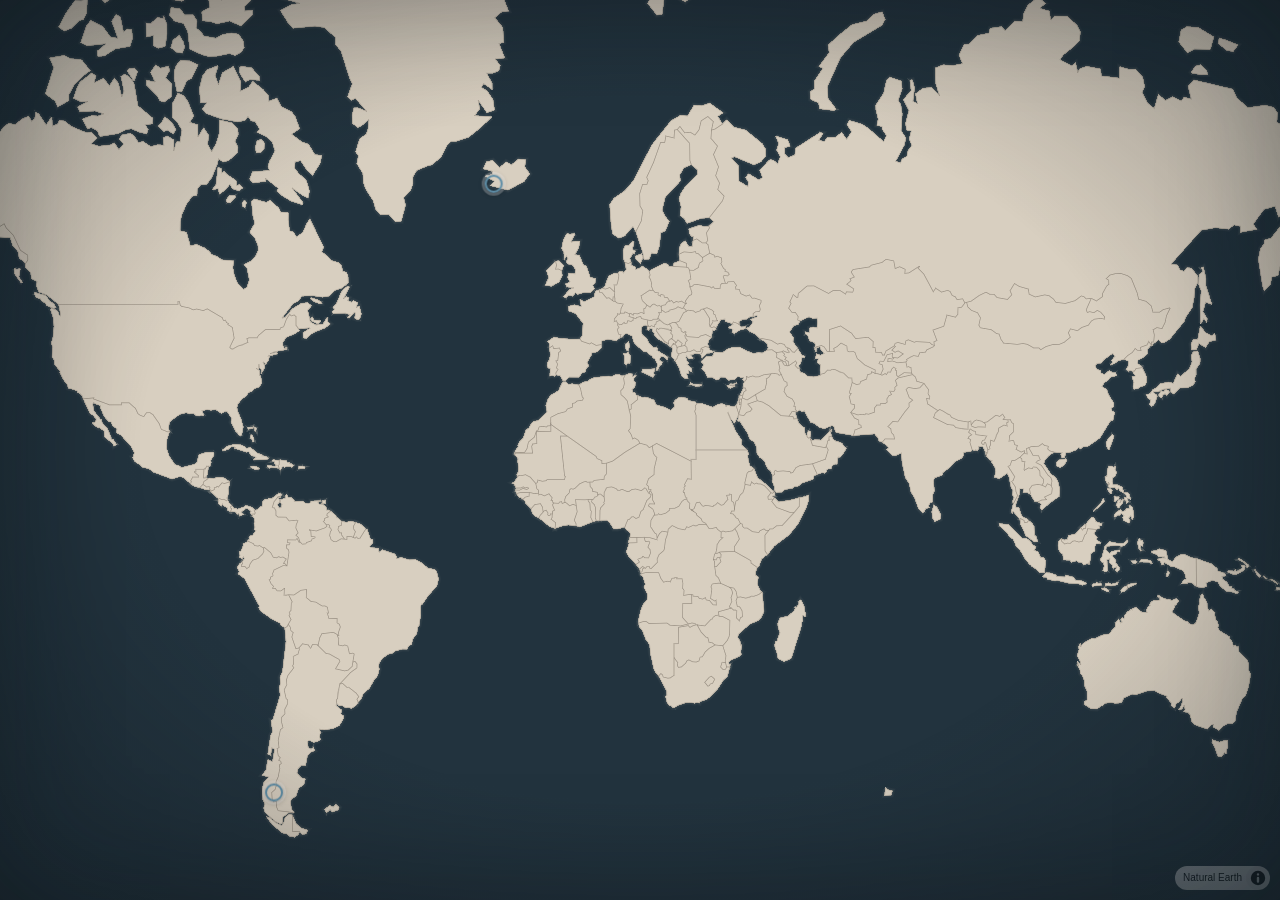
==== commit 5c36c50c: "v0.3: themes, durable uploaded trips, aspect-true photo cards, no more sample trips Owner feedback r" ====
--- a/index.html
+++ b/index.html
@@ -11,10 +11,7 @@
 <body>
   <div id="map"></div>
   <div id="vignette"></div>
-  <div id="slideshow">
-    <div class="slide" id="slide-a"><img alt="" /></div>
-    <div class="slide" id="slide-b"><img alt="" /></div>
-  </div>
+  <div id="slideshow"></div>
   <div id="caption">
     <div class="trip-name"></div>
     <div class="trip-meta"></div>
@@ -25,6 +22,7 @@
   <script src="vendor/maplibre-gl.js"></script>
   <script src="js/config.js"></script>
   <script src="js/trips.js"></script>
+  <script src="data/uploaded-trips.js"></script>
   <script src="data/world-geo.js"></script>
   <script src="js/app.js"></script>
 </body>
--- a/css/style.css
+++ b/css/style.css
@@ -1,10 +1,10 @@
+/* Theme variables (--t-*) are set from js/config.js by applyTheme(). */
 html, body {
   margin: 0;
   height: 100%;
   overflow: hidden;
-  background: #22333e;
+  background: var(--t-ocean, #22333e);
   font-family: 'Georgia', 'Times New Roman', serif;
-  cursor: none;
 }
 
 #map {
@@ -19,8 +19,8 @@
   pointer-events: none;
   z-index: 5;
   background: radial-gradient(ellipse at center,
-    transparent 55%, rgba(10, 14, 18, 0.28) 100%);
-  box-shadow: inset 0 0 120px rgba(10, 14, 18, 0.35);
+    transparent 55%, var(--t-vignette, rgba(10, 14, 18, 0.28)) 100%);
+  box-shadow: inset 0 0 120px var(--t-vignette, rgba(10, 14, 18, 0.35));
 }
 
 /* Pins */
@@ -28,6 +28,7 @@
   width: 14px;
   height: 14px;
   border-radius: 50%;
+  cursor: pointer;
   box-shadow: 0 0 0 3px rgba(255, 255, 255, 0.25), 0 1px 6px rgba(0, 0, 0, 0.4);
 }
 .pin--trip {
@@ -51,7 +52,7 @@
   position: absolute;
   inset: 0;
   z-index: 10;
-  background: #0c1014;
+  background: var(--t-backdrop, rgba(10, 14, 18, 0.78));
   opacity: 0;
   visibility: hidden;
   transition: opacity var(--fade, 1.6s) ease, visibility 0s linear var(--fade, 1.6s);
@@ -62,26 +63,66 @@
   transition: opacity var(--fade, 1.6s) ease;
 }
 
-#slideshow .slide {
+/* Photo deck: cards size themselves to each photo's aspect ratio (set inline
+   by app.js, capped by the deck config); prev/next peek in from the screen
+   edges regardless of how wide each card is. */
+#slideshow .card {
   position: absolute;
-  inset: 0;
+  top: 50%;
+  border-radius: 10px;
   overflow: hidden;
-  opacity: 0;
-  transition: opacity var(--fade, 1.6s) ease;
+  background: var(--t-card, #f3ede2);
+  padding: 8px;
+  box-sizing: border-box;
+  box-shadow: 0 18px 60px rgba(0, 0, 0, 0.45);
+  transition: transform 0.8s cubic-bezier(0.25, 0.8, 0.35, 1), opacity 0.8s ease,
+              width 0.4s ease, height 0.4s ease;
+  will-change: transform, opacity;
 }
-#slideshow .slide.showing {
-  opacity: 1;
-}
-#slideshow .slide img {
+#slideshow .card img {
   width: 100%;
   height: 100%;
   object-fit: cover;
-  transform-origin: var(--kb-origin, center center);
-  transform: scale(1);
+  border-radius: 5px;
+  display: block;
 }
-#slideshow .slide.showing img {
-  transform: scale(var(--kb-scale, 1.14)) translate(var(--kb-x, 0), var(--kb-y, 0));
-  transition: transform var(--kb-duration, 9s) linear;
+#slideshow .card--current {
+  left: 50%;
+  z-index: 3;
+  transform: translate(-50%, -50%);
+}
+#slideshow .card--current img {
+  animation: kenburns var(--kb-duration, 10s) linear forwards;
+}
+@keyframes kenburns {
+  from { transform: scale(1); }
+  to { transform: scale(var(--deck-kb-scale, 1.07)); }
+}
+#slideshow .card--prev, #slideshow .card--next {
+  z-index: 2;
+  opacity: 0.55;
+  cursor: pointer;
+}
+#slideshow .card--prev {
+  left: 0;
+  transform: translate(calc(-100% + var(--deck-peek, 8vw)), -50%) scale(var(--deck-side-scale, 0.88));
+}
+#slideshow .card--next {
+  left: 100%;
+  transform: translate(calc(-1 * var(--deck-peek, 8vw)), -50%) scale(var(--deck-side-scale, 0.88));
+}
+#slideshow .card--off-left, #slideshow .card--off-right {
+  z-index: 1;
+  opacity: 0;
+  pointer-events: none;
+}
+#slideshow .card--off-left {
+  left: 0;
+  transform: translate(calc(-100% - 25vw), -50%) scale(var(--deck-side-scale, 0.88));
+}
+#slideshow .card--off-right {
+  left: 100%;
+  transform: translate(25vw, -50%) scale(var(--deck-side-scale, 0.88));
 }
 
 /* Caption */
@@ -90,8 +131,8 @@
   left: 4vw;
   bottom: 5vh;
   z-index: 11;
-  color: #f3ede2;
-  text-shadow: 0 2px 12px rgba(0, 0, 0, 0.6);
+  color: var(--t-text, #f3ede2);
+  text-shadow: 0 2px 12px var(--t-text-glow, rgba(0, 0, 0, 0.6));
   opacity: 0;
   transition: opacity 1.2s ease;
   pointer-events: none;
@@ -143,9 +184,11 @@
 }
 
 @media (prefers-reduced-motion: reduce) {
-  #slideshow .slide.showing img {
-    transform: none;
-    transition: none;
+  #slideshow .card--current img {
+    animation: none;
+  }
+  #slideshow .card {
+    transition: opacity 0.8s ease;
   }
   .pin--active {
     animation: none;
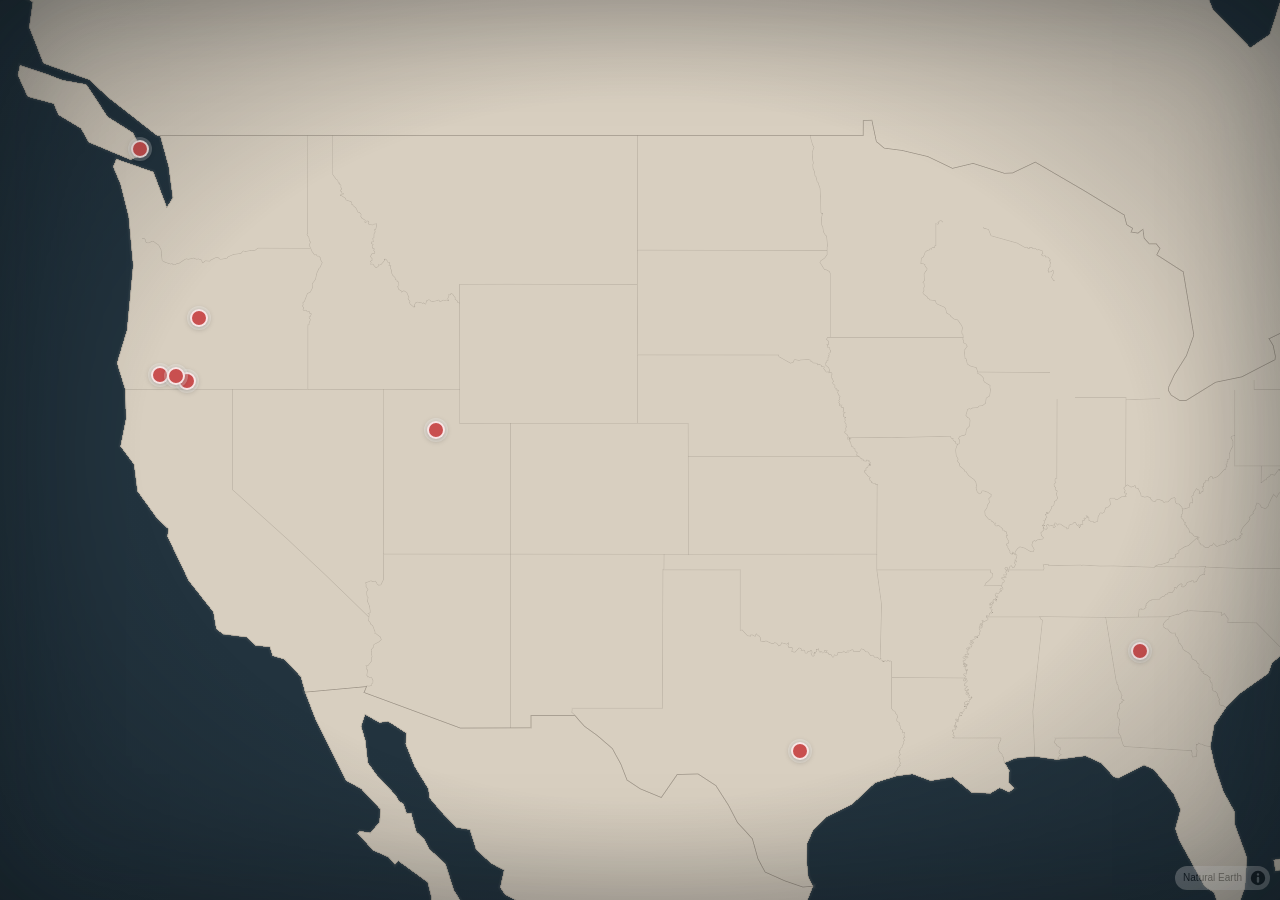
==== commit 2388a763: "State lines, map-only mode, hidden trips, collections, photo manager Map: - State/province boundary " ====
--- a/index.html
+++ b/index.html
@@ -24,6 +24,7 @@
   <script src="js/trips.js"></script>
   <script src="data/uploaded-trips.js"></script>
   <script src="data/world-geo.js"></script>
+  <script src="data/us-states-geo.js"></script>
   <script src="js/app.js"></script>
 </body>
 </html>
